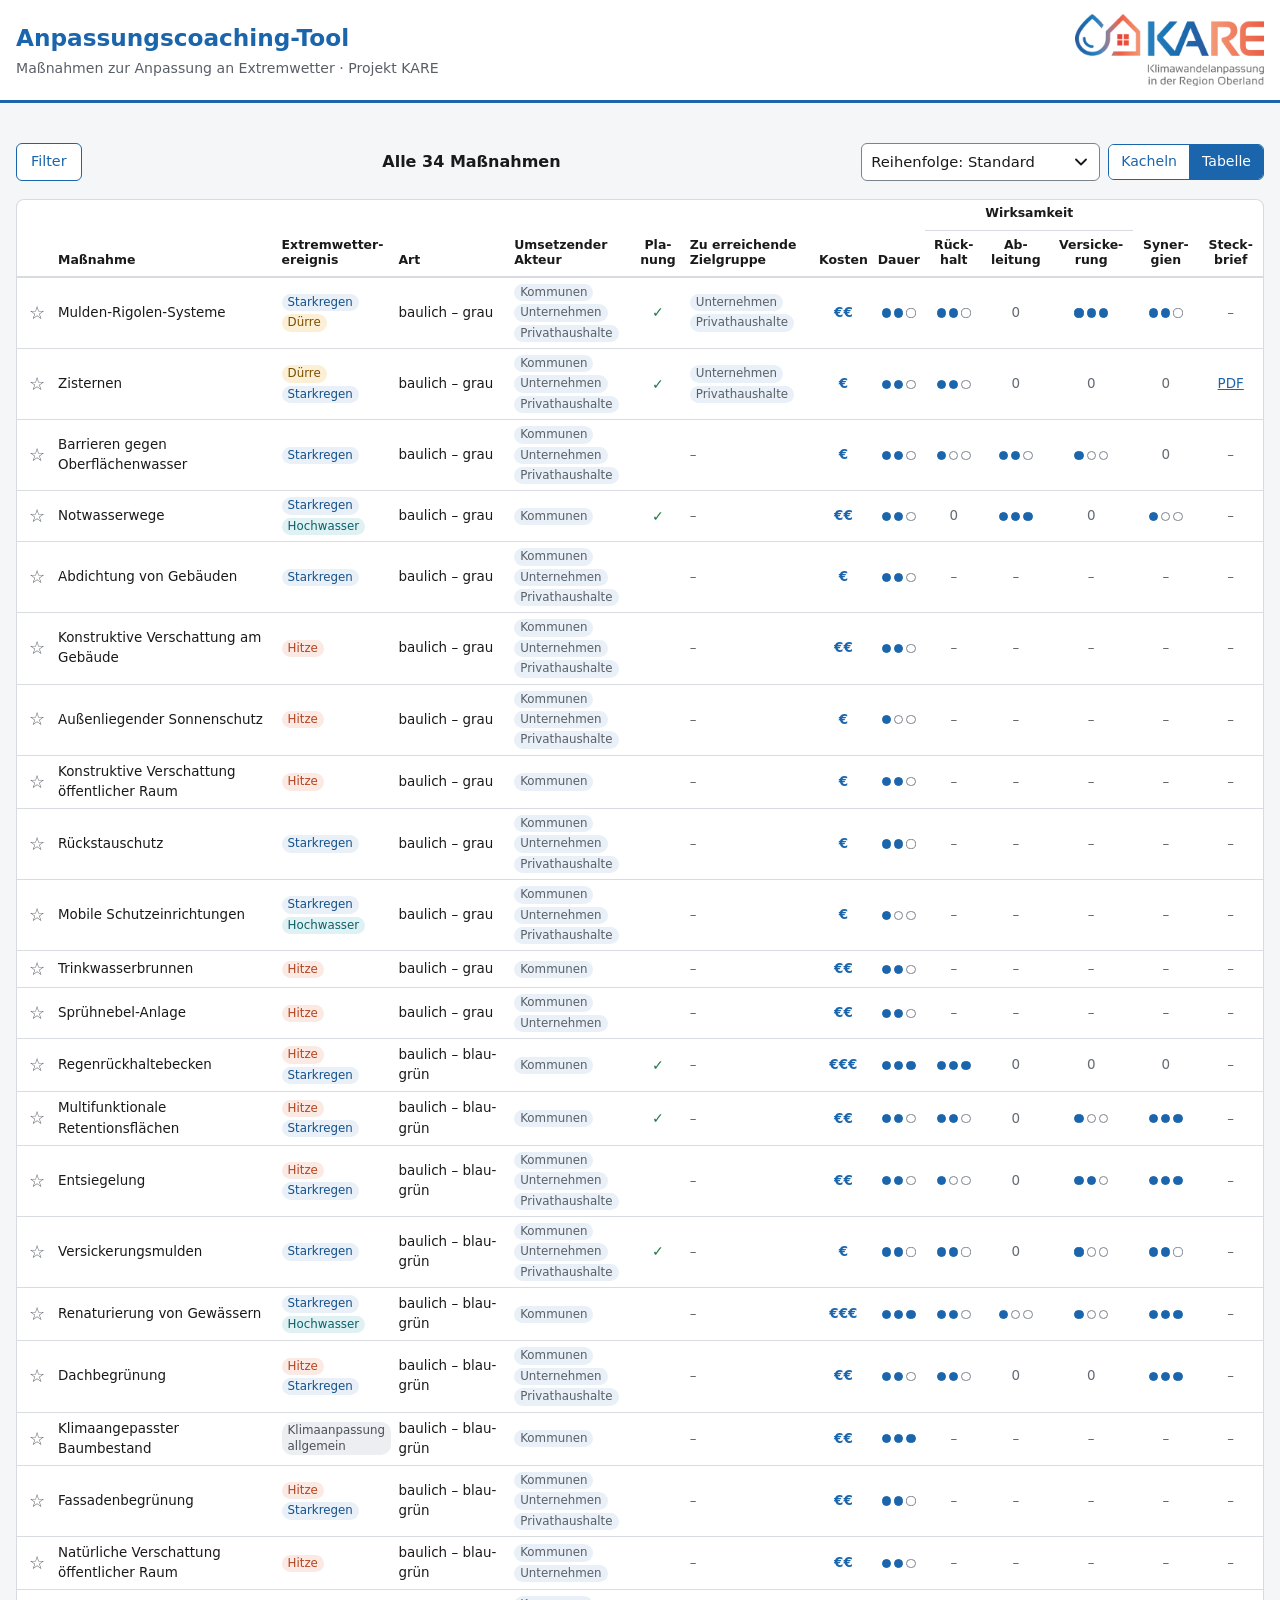
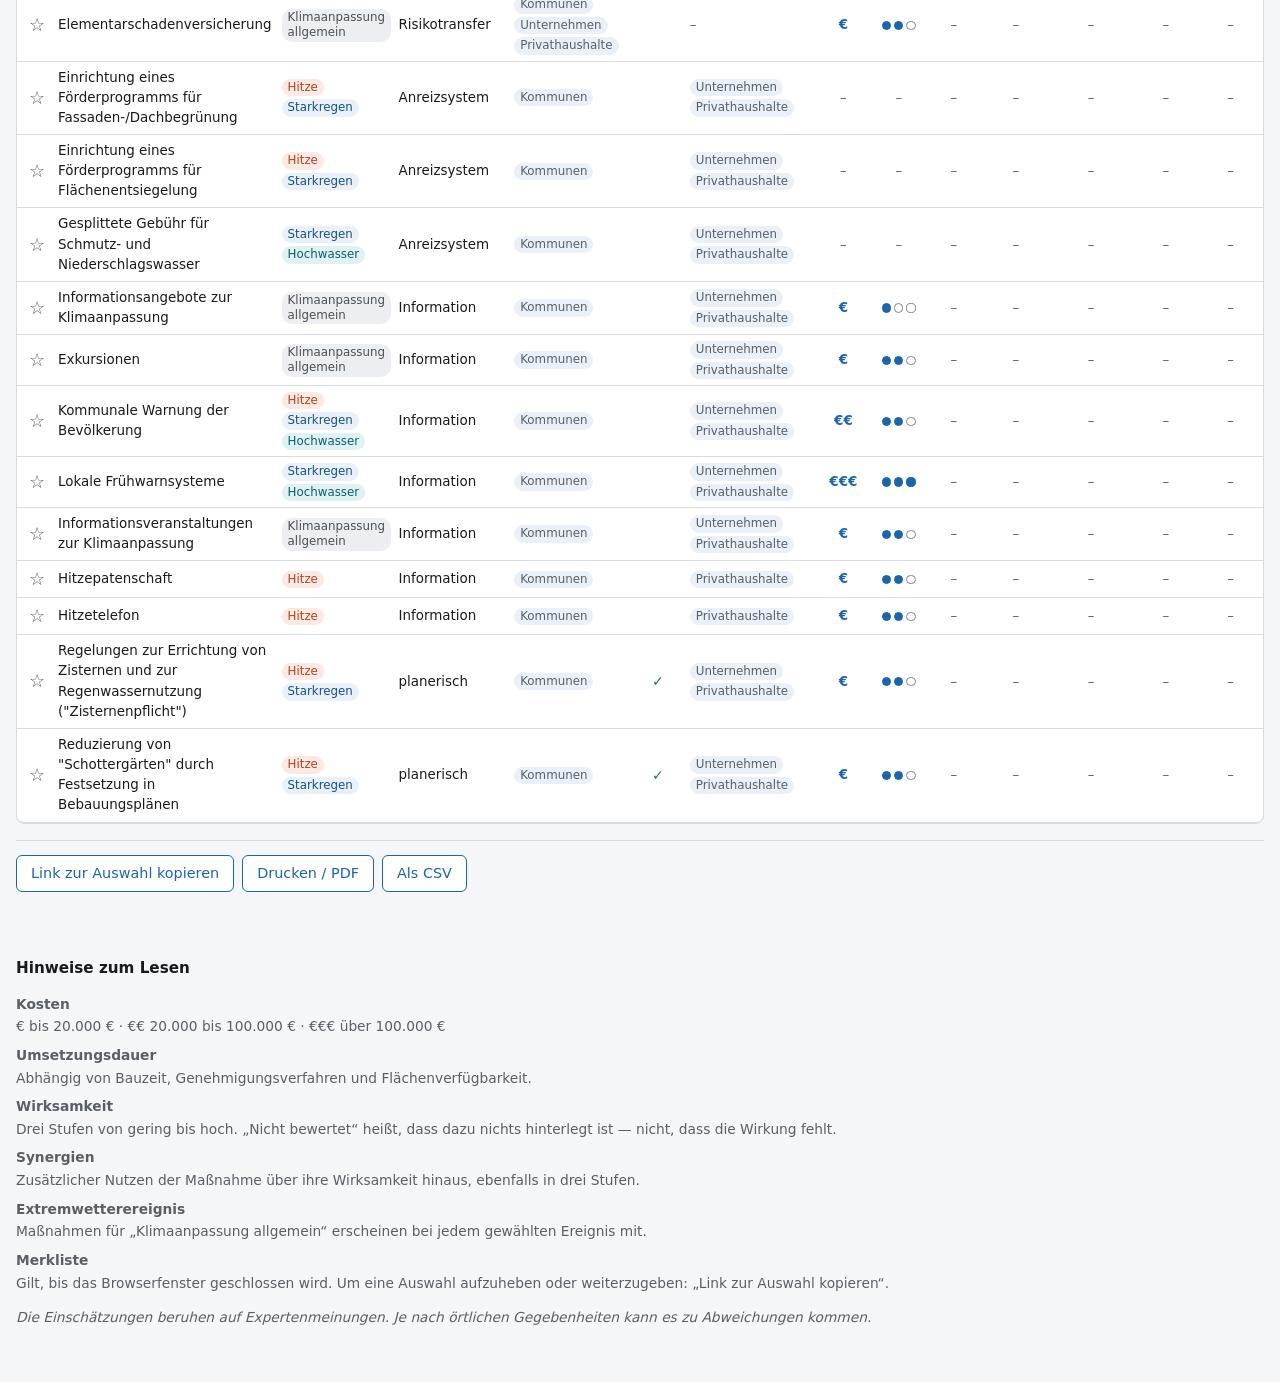
==== index.html @ 9062c1c9 "Steckbriefe auf der Pflegeseite Massnahmen zuordnen Stand aus massnahmendatenbank b7bfef2" ====
<!doctype html>
<html lang="de">
<head>
<meta charset="utf-8">
<meta name="viewport" content="width=device-width, initial-scale=1">
<title>Anpassungscoaching-Tool</title>
<meta name="description" content="Maßnahmen zur Anpassung an Hitze, Starkregen, Dürre und Hochwasser für Kommunen, Unternehmen und Privathaushalte in der Region Oberland. Aus dem Projekt KARE.">
<!-- Sofort, vor dem ersten Zeichnen: Mit JavaScript bleibt die vorab
     geschriebene Massnahmenliste (fuer Crawler ohne JavaScript) unsichtbar. -->
<script>document.documentElement.classList.add('mit-js');</script>
<link rel="stylesheet" href="seite/stil.css?v=b7bfef2">
<!-- Bildzeichen aus dem KARE-Logo (Tropfen und Haus, ohne Schrift), damit es
     auch im Browser-Tab erkennbar bleibt. -->
<link rel="icon" type="image/png" sizes="32x32" href="seite/bilder/favicon-32.png">
<link rel="icon" type="image/png" sizes="192x192" href="seite/bilder/favicon-192.png">
<link rel="apple-touch-icon" href="seite/bilder/apple-touch-icon.png">
<script type="application/ld+json">{
 "@context": "https://schema.org",
 "@type": "Dataset",
 "name": "Anpassungscoaching-Tool: Maßnahmen zur Anpassung an Extremwetter",
 "description": "Maßnahmen zur Anpassung an Hitze, Starkregen, Dürre und Hochwasser für Kommunen, Unternehmen und Privathaushalte in der Region Oberland, mit Einschätzungen zu Kosten, Umsetzungsdauer, Wirksamkeit (Rückhalt, Ableitung, Versickerung, Kühlung) und Synergien.",
 "url": "https://klimaanpassung-oberland.github.io/massnahmentool/",
 "inLanguage": "de",
 "dateModified": "2026-11-19",
 "keywords": [
  "Klimaanpassung",
  "Klimawandelanpassung",
  "Hitze",
  "Starkregen",
  "Dürre",
  "Hochwasser",
  "Maßnahmen",
  "Kommunen",
  "Oberland",
  "KARE"
 ],
 "spatialCoverage": {
  "@type": "Place",
  "name": "Region Oberland: Landkreise Bad Tölz-Wolfratshausen, Garmisch-Partenkirchen, Miesbach und Weilheim-Schongau"
 },
 "creator": {
  "@type": "Organization",
  "name": "Projekt KARE – Klimawandelanpassung in der Region Oberland",
  "url": "https://klimaanpassung-oberland.de/"
 },
 "distribution": {
  "@type": "DataDownload",
  "encodingFormat": "text/csv",
  "contentUrl": "https://klimaanpassung-oberland.github.io/massnahmentool/daten/massnahmen.csv"
 },
 "variableMeasured": [
  "Extremwetterereignis",
  "Art der Maßnahme",
  "Umsetzender Akteur",
  "Planung",
  "Zu erreichende Zielgruppe",
  "Kosten",
  "Umsetzungsdauer",
  "Wirksamkeit",
  "Synergien"
 ]
}</script>
</head>
<body>

<!-- Fuer Tastatur und Screenreader: ueber Kopf und Filter hinweg direkt zu
     den Ergebnissen. Erscheint erst, wenn er den Fokus bekommt. -->
<a class="sprunglink" href="#ergebnis">Zu den Maßnahmen springen</a>

<header class="kopf">
  <div class="kopf-inhalt">
    <div>
      <h1>Anpassungscoaching-Tool</h1>
      <p class="unterzeile">Maßnahmen zur Anpassung an Extremwetter · Projekt KARE</p>
    </div>
    <img class="logo" src="seite/bilder/kare-logo.png" width="1000" height="381"
         alt="KARE – Klimawandelanpassung in der Region Oberland">
  </div>
</header>

<!-- Nur im Ausdruck: wofuer diese Liste steht und wo man sie wiederfindet. -->
<div class="druckkopf" aria-hidden="true">
  <p class="druck-auswahl" id="druck-auswahl"></p>
  <p class="druck-stand" id="druck-stand"></p>
  <!-- Auf Papier gibt es keine Tooltips: ohne Legende waeren die Punkte
       nicht zu entschluesseln. -->
  <p class="druck-legende">
    <span><span class="punkte"><span class="punkt punkt-voll"></span><span class="punkt punkt-voll"></span><span class="punkt punkt-voll"></span></span> hoch bzw. lang</span>
    <span><span class="punkte"><span class="punkt punkt-voll"></span><span class="punkt punkt-voll"></span><span class="punkt punkt-leer"></span></span> mittel</span>
    <span><span class="punkte"><span class="punkt punkt-voll"></span><span class="punkt punkt-leer"></span><span class="punkt punkt-leer"></span></span> gering bzw. kurz</span>
    <span>0 keine Wirkung</span>
    <span>– nicht bewertet</span>
    <span>€ bis 20.000 € · €€ bis 100.000 € · €€€ darüber</span>
  </p>
</div>

<main class="raster">

  <div class="filter-huelle" id="filter-huelle">
    <div class="filter-abdeckung" id="filter-abdeckung" hidden></div>
    <!-- section statt aside: Auf dem Handy wird daraus ein Dialog, und den
         erlaubt der Standard an einem aside nicht. -->
    <section class="filter" id="filter" aria-labelledby="filter-titel">
      <div class="filter-kopf">
        <h2 id="filter-titel">Filter</h2>
        <button type="button" id="zuruecksetzen" class="knopf-schlicht">Alle zurücksetzen</button>
        <button type="button" id="filter-schliessen" class="knopf-zu" aria-label="Filter schließen">×</button>
      </div>

      <div class="suche">
        <label for="suchfeld">Suche</label>
        <input type="search" id="suchfeld" placeholder="Maßnahme suchen …" autocomplete="off">
      </div>

      <!-- Die Haken fuer Extremwetterereignis und Art baut app.js aus den Daten:
           neue Werte in der Tabelle erscheinen ohne Programmaenderung. -->
      <fieldset data-feld="ereignis">
        <legend>Extremwetterereignis</legend>
      </fieldset>

      <fieldset data-feld="akteur">
        <legend>Umsetzender Akteur</legend>
        <label><input type="checkbox" value="K"> Kommunen</label>
        <label><input type="checkbox" value="U"> Unternehmen</label>
        <label><input type="checkbox" value="P"> Privathaushalte</label>
      </fieldset>

      <fieldset data-feld="zielgruppe">
        <legend>Zu erreichende Zielgruppe</legend>
        <label><input type="checkbox" value="K"> Kommunen</label>
        <label><input type="checkbox" value="U"> Unternehmen</label>
        <label><input type="checkbox" value="P"> Privathaushalte</label>
      </fieldset>

      <fieldset data-feld="art">
        <legend>Art der Maßnahme</legend>
      </fieldset>

      <fieldset data-feld="kosten">
        <legend>Investitionshöhe</legend>
        <label><input type="checkbox" value="1"> € – bis 20.000 €</label>
        <label><input type="checkbox" value="2"> €€ – 20.000 bis 100.000 €</label>
        <label><input type="checkbox" value="3"> €€€ – über 100.000 €</label>
      </fieldset>

      <div class="filter-fuss">
        <button type="button" id="filter-anwenden" class="knopf knopf-breit">Maßnahmen anzeigen</button>
      </div>
    </section>
  </div>

  <section class="ergebnis" id="ergebnis" aria-labelledby="ergebnis-titel" tabindex="-1">
    <h2 id="ergebnis-titel" class="unsichtbar">Maßnahmen</h2>
    <div class="ergebnis-kopf">
      <button type="button" id="filter-oeffnen" class="knopf-zweit filter-knopf"
              aria-controls="filter" aria-expanded="false">
        Filter <span id="filter-anzahl" class="anzahl" hidden></span>
      </button>
      <p id="zaehler" role="status">Maßnahmen werden geladen …</p>
      <div class="ansicht-wahl">
        <label for="sortierung" class="unsichtbar">Sortieren</label>
        <select id="sortierung">
          <option value="">Reihenfolge: Standard</option>
          <option value="name">Name A–Z</option>
          <option value="kosten">Günstig zuerst</option>
          <option value="dauer">Schnell umsetzbar zuerst</option>
          <option value="rueckhalt">Größter Rückhalt zuerst</option>
          <option value="ableitung">Beste Ableitung zuerst</option>
          <option value="versickerung">Beste Versickerung zuerst</option>
          <option value="kuehlung">Größte Kühlung zuerst</option>
          <option value="synergien">Größte Synergien zuerst</option>
        </select>
        <div class="umschalter" role="group" aria-label="Ansicht">
          <button type="button" data-ansicht="karten" aria-pressed="false">Kacheln</button>
          <button type="button" data-ansicht="tabelle" aria-pressed="true">Tabelle</button>
        </div>
      </div>
    </div>

    <!-- Erscheint, sobald etwas gemerkt ist; unten am Bildschirm angeheftet. -->
    <div id="merkleiste" class="merkleiste" role="region" aria-label="Merkliste" hidden>
      <div class="merkleiste-inhalt">
        <span id="merk-text" class="merk-text"></span>
        <button type="button" id="merk-nur" class="knopf-zweit" aria-pressed="false">Nur Merkliste</button>
        <button type="button" id="merk-vergleich" class="knopf">Vergleichen</button>
      </div>
    </div>

    <div id="chips" class="chips" aria-label="Aktive Filter"></div>

    <p id="ausgeblendet" class="hinweis-luecke" hidden></p>

    <ul id="karten" class="karten" aria-label="Maßnahmen als Kacheln"></ul>

    <div class="tabelle-rahmen" id="tabelle-rahmen" hidden>
      <!-- Haftet mit dem Tabellenkopf und zeichnet dessen obere Linie mit
           runden Ecken; der Rahmen selbst scrollt dabei weg. -->
      <div class="tabellen-deckel" aria-hidden="true"></div>
      <table id="tabelle">
        <caption class="unsichtbar">Maßnahmen mit Extremwetterereignis, Art, umsetzendem Akteur,
          Planung, Zielgruppe, Kosten, Dauer, Wirksamkeit und Synergien. Spaltenköpfe sind
          Knöpfe zum Sortieren.</caption>
        <!-- Spaltenbreiten (colgroup) und Kopf baut app.js aus den Daten; ganz
             leere Wirksamkeits-Spalten fallen dabei weg. -->
        <tbody id="koerper"></tbody>
      </table>
    </div>

    <div id="vergleich" class="vergleich" hidden></div>

    <!-- Nur im Ausdruck: Auf Papier ist „PDF“ nicht anklickbar, deshalb die
         Steckbriefe mit vollstaendiger Adresse am Ende. -->
    <section class="druck-anhang" id="druck-anhang" aria-hidden="true"></section>

    <p id="leer" class="leer" hidden></p>

    <div class="weitergeben" aria-label="Auswahl weitergeben">
      <button type="button" id="teilen" class="knopf-zweit">Link zur Auswahl kopieren</button>
      <button type="button" id="drucken" class="knopf-zweit">Drucken / PDF</button>
      <button type="button" id="herunterladen" class="knopf-zweit">Als CSV</button>
      <p id="weitergeben-status" class="weitergeben-status" role="status"></p>
    </div>

    <!-- Beim Veroeffentlichen fuellt werkzeuge/vorab.py hier alle Massnahmen
         als HTML ein: fuer Suchmaschinen und KI-Dienste, die kein JavaScript
         ausfuehren. -->
    <section class="vorab" aria-labelledby="vorab-titel">
  <h2 id="vorab-titel">Alle 34 Maßnahmen im Überblick</h2>
  <p>Maßnahmen zur Anpassung an Hitze, Starkregen, Dürre und Hochwasser für Kommunen,
     Unternehmen und Privathaushalte in der Region Oberland, mit Einschätzungen zu
     Kosten, Umsetzungsdauer, Wirksamkeit und Synergien. Aus dem Projekt KARE – Klimawandelanpassung in der Region Oberland.
     Stand 19.11.2026. Die Daten gibt es auch als
     <a href="https://klimaanpassung-oberland.github.io/massnahmentool/daten/massnahmen.csv">CSV-Datei</a>.</p>
  <noscript><p>Zum Filtern, Sortieren und Vergleichen bitte JavaScript einschalten.</p></noscript>
  <table>
    <thead><tr><th scope="col">Maßnahme</th><th scope="col">Extremwetterereignis</th>
      <th scope="col">Art</th><th scope="col">Umsetzender Akteur</th><th scope="col">Planung</th>
      <th scope="col">Zu erreichende Zielgruppe</th><th scope="col">Kosten</th>
      <th scope="col">Umsetzungsdauer</th><th scope="col">Wirksamkeit</th>
      <th scope="col">Synergien</th><th scope="col">Steckbrief</th></tr></thead>
    <tbody>
      <tr><th scope="row">Mulden-Rigolen-Systeme</th><td>Starkregen &amp; Dürre</td><td>baulich – grau</td><td>Kommunen, Unternehmen, Privathaushalte</td><td>ja</td><td>Unternehmen, Privathaushalte</td><td>20.000 bis 100.000 €</td><td>mittel</td><td>Rückhalt mittel, Versickerung hoch</td><td>mittel</td><td>–</td></tr>
      <tr><th scope="row">Zisternen</th><td>Dürre &amp; Starkregen</td><td>baulich – grau</td><td>Kommunen, Unternehmen, Privathaushalte</td><td>ja</td><td>Unternehmen, Privathaushalte</td><td>bis 20.000 €</td><td>mittel</td><td>Rückhalt mittel</td><td>keine</td><td><a href="https://klimaanpassung-oberland.github.io/massnahmentool/steckbriefe/Steckbrief_Zisternen.pdf">Steckbrief (PDF)</a></td></tr>
      <tr><th scope="row">Barrieren gegen Oberflächenwasser</th><td>Starkregen</td><td>baulich – grau</td><td>Kommunen, Unternehmen, Privathaushalte</td><td>nein</td><td>nicht angegeben</td><td>bis 20.000 €</td><td>mittel</td><td>Rückhalt gering, Ableitung mittel, Versickerung gering</td><td>keine</td><td>–</td></tr>
      <tr><th scope="row">Notwasserwege</th><td>Starkregen &amp; Hochwasser</td><td>baulich – grau</td><td>Kommunen</td><td>ja</td><td>nicht angegeben</td><td>20.000 bis 100.000 €</td><td>mittel</td><td>Ableitung hoch</td><td>gering</td><td>–</td></tr>
      <tr><th scope="row">Abdichtung von Gebäuden</th><td>Starkregen</td><td>baulich – grau</td><td>Kommunen, Unternehmen, Privathaushalte</td><td>nein</td><td>nicht angegeben</td><td>bis 20.000 €</td><td>mittel</td><td>nicht bewertet</td><td>nicht bewertet</td><td>–</td></tr>
      <tr><th scope="row">Konstruktive Verschattung am Gebäude</th><td>Hitze</td><td>baulich – grau</td><td>Kommunen, Unternehmen, Privathaushalte</td><td>nein</td><td>nicht angegeben</td><td>20.000 bis 100.000 €</td><td>mittel</td><td>nicht bewertet</td><td>nicht bewertet</td><td>–</td></tr>
      <tr><th scope="row">Außenliegender Sonnenschutz</th><td>Hitze</td><td>baulich – grau</td><td>Kommunen, Unternehmen, Privathaushalte</td><td>nein</td><td>nicht angegeben</td><td>bis 20.000 €</td><td>kurz</td><td>nicht bewertet</td><td>nicht bewertet</td><td>–</td></tr>
      <tr><th scope="row">Konstruktive Verschattung öffentlicher Raum</th><td>Hitze</td><td>baulich – grau</td><td>Kommunen</td><td>nein</td><td>nicht angegeben</td><td>bis 20.000 €</td><td>mittel</td><td>nicht bewertet</td><td>nicht bewertet</td><td>–</td></tr>
      <tr><th scope="row">Rückstauschutz</th><td>Starkregen</td><td>baulich – grau</td><td>Kommunen, Unternehmen, Privathaushalte</td><td>nein</td><td>nicht angegeben</td><td>bis 20.000 €</td><td>mittel</td><td>nicht bewertet</td><td>nicht bewertet</td><td>–</td></tr>
      <tr><th scope="row">Mobile Schutzeinrichtungen</th><td>Starkregen &amp; Hochwasser</td><td>baulich – grau</td><td>Kommunen, Unternehmen, Privathaushalte</td><td>nein</td><td>nicht angegeben</td><td>bis 20.000 €</td><td>kurz</td><td>nicht bewertet</td><td>nicht bewertet</td><td>–</td></tr>
      <tr><th scope="row">Trinkwasserbrunnen</th><td>Hitze</td><td>baulich – grau</td><td>Kommunen</td><td>nein</td><td>nicht angegeben</td><td>20.000 bis 100.000 €</td><td>mittel</td><td>nicht bewertet</td><td>nicht bewertet</td><td>–</td></tr>
      <tr><th scope="row">Sprühnebel-Anlage</th><td>Hitze</td><td>baulich – grau</td><td>Kommunen, Unternehmen</td><td>nein</td><td>nicht angegeben</td><td>20.000 bis 100.000 €</td><td>mittel</td><td>nicht bewertet</td><td>nicht bewertet</td><td>–</td></tr>
      <tr><th scope="row">Regenrückhaltebecken</th><td>Hitze &amp; Starkregen</td><td>baulich – blau-grün</td><td>Kommunen</td><td>ja</td><td>nicht angegeben</td><td>über 100.000 €</td><td>lang</td><td>Rückhalt hoch</td><td>keine</td><td>–</td></tr>
      <tr><th scope="row">Multifunktionale Retentionsflächen</th><td>Hitze &amp; Starkregen</td><td>baulich – blau-grün</td><td>Kommunen</td><td>ja</td><td>nicht angegeben</td><td>20.000 bis 100.000 €</td><td>mittel</td><td>Rückhalt mittel, Versickerung gering</td><td>hoch</td><td>–</td></tr>
      <tr><th scope="row">Entsiegelung</th><td>Hitze &amp; Starkregen</td><td>baulich – blau-grün</td><td>Kommunen, Unternehmen, Privathaushalte</td><td>nein</td><td>nicht angegeben</td><td>20.000 bis 100.000 €</td><td>mittel</td><td>Rückhalt gering, Versickerung mittel</td><td>hoch</td><td>–</td></tr>
      <tr><th scope="row">Versickerungsmulden</th><td>Starkregen</td><td>baulich – blau-grün</td><td>Kommunen, Unternehmen, Privathaushalte</td><td>ja</td><td>nicht angegeben</td><td>bis 20.000 €</td><td>mittel</td><td>Rückhalt mittel, Versickerung gering</td><td>mittel</td><td>–</td></tr>
      <tr><th scope="row">Renaturierung von Gewässern</th><td>Starkregen &amp; Hochwasser</td><td>baulich – blau-grün</td><td>Kommunen</td><td>nein</td><td>nicht angegeben</td><td>über 100.000 €</td><td>lang</td><td>Rückhalt mittel, Ableitung gering, Versickerung gering</td><td>hoch</td><td>–</td></tr>
      <tr><th scope="row">Dachbegrünung</th><td>Hitze &amp; Starkregen</td><td>baulich – blau-grün</td><td>Kommunen, Unternehmen, Privathaushalte</td><td>nein</td><td>nicht angegeben</td><td>20.000 bis 100.000 €</td><td>mittel</td><td>Rückhalt mittel</td><td>hoch</td><td>–</td></tr>
      <tr><th scope="row">Klimaangepasster Baumbestand</th><td>Klimaanpassung allgemein</td><td>baulich – blau-grün</td><td>Kommunen</td><td>nein</td><td>nicht angegeben</td><td>20.000 bis 100.000 €</td><td>lang</td><td>nicht bewertet</td><td>nicht bewertet</td><td>–</td></tr>
      <tr><th scope="row">Fassadenbegrünung</th><td>Hitze &amp; Starkregen</td><td>baulich – blau-grün</td><td>Kommunen, Unternehmen, Privathaushalte</td><td>nein</td><td>nicht angegeben</td><td>20.000 bis 100.000 €</td><td>mittel</td><td>nicht bewertet</td><td>nicht bewertet</td><td>–</td></tr>
      <tr><th scope="row">Natürliche Verschattung öffentlicher Raum</th><td>Hitze</td><td>baulich – blau-grün</td><td>Kommunen, Unternehmen</td><td>nein</td><td>nicht angegeben</td><td>20.000 bis 100.000 €</td><td>mittel</td><td>nicht bewertet</td><td>nicht bewertet</td><td>–</td></tr>
      <tr><th scope="row">Elementarschadenversicherung</th><td>Klimaanpassung allgemein</td><td>Risikotransfer</td><td>Kommunen, Unternehmen, Privathaushalte</td><td>nein</td><td>nicht angegeben</td><td>bis 20.000 €</td><td>mittel</td><td>nicht bewertet</td><td>nicht bewertet</td><td>–</td></tr>
      <tr><th scope="row">Einrichtung eines Förderprogramms für Fassaden-/Dachbegrünung</th><td>Hitze &amp; Starkregen</td><td>Anreizsystem</td><td>Kommunen</td><td>nein</td><td>Unternehmen, Privathaushalte</td><td>nicht angegeben</td><td>nicht angegeben</td><td>nicht bewertet</td><td>nicht bewertet</td><td>–</td></tr>
      <tr><th scope="row">Einrichtung eines Förderprogramms für Flächenentsiegelung</th><td>Hitze &amp; Starkregen</td><td>Anreizsystem</td><td>Kommunen</td><td>nein</td><td>Unternehmen, Privathaushalte</td><td>nicht angegeben</td><td>nicht angegeben</td><td>nicht bewertet</td><td>nicht bewertet</td><td>–</td></tr>
      <tr><th scope="row">Gesplittete Gebühr für Schmutz- und Niederschlagswasser</th><td>Starkregen &amp; Hochwasser</td><td>Anreizsystem</td><td>Kommunen</td><td>nein</td><td>Unternehmen, Privathaushalte</td><td>nicht angegeben</td><td>nicht angegeben</td><td>nicht bewertet</td><td>nicht bewertet</td><td>–</td></tr>
      <tr><th scope="row">Informationsangebote zur Klimaanpassung</th><td>Klimaanpassung allgemein</td><td>Information</td><td>Kommunen</td><td>nein</td><td>Unternehmen, Privathaushalte</td><td>bis 20.000 €</td><td>kurz</td><td>nicht bewertet</td><td>nicht bewertet</td><td>–</td></tr>
      <tr><th scope="row">Exkursionen</th><td>Klimaanpassung allgemein</td><td>Information</td><td>Kommunen</td><td>nein</td><td>Unternehmen, Privathaushalte</td><td>bis 20.000 €</td><td>mittel</td><td>nicht bewertet</td><td>nicht bewertet</td><td>–</td></tr>
      <tr><th scope="row">Kommunale Warnung der Bevölkerung</th><td>Hitze &amp; Starkregen &amp; Hochwasser</td><td>Information</td><td>Kommunen</td><td>nein</td><td>Unternehmen, Privathaushalte</td><td>20.000 bis 100.000 €</td><td>mittel</td><td>nicht bewertet</td><td>nicht bewertet</td><td>–</td></tr>
      <tr><th scope="row">Lokale Frühwarnsysteme</th><td>Starkregen &amp; Hochwasser</td><td>Information</td><td>Kommunen</td><td>nein</td><td>Unternehmen, Privathaushalte</td><td>über 100.000 €</td><td>lang</td><td>nicht bewertet</td><td>nicht bewertet</td><td>–</td></tr>
      <tr><th scope="row">Informationsveranstaltungen zur Klimaanpassung</th><td>Klimaanpassung allgemein</td><td>Information</td><td>Kommunen</td><td>nein</td><td>Unternehmen, Privathaushalte</td><td>bis 20.000 €</td><td>mittel</td><td>nicht bewertet</td><td>nicht bewertet</td><td>–</td></tr>
      <tr><th scope="row">Hitzepatenschaft</th><td>Hitze</td><td>Information</td><td>Kommunen</td><td>nein</td><td>Privathaushalte</td><td>bis 20.000 €</td><td>mittel</td><td>nicht bewertet</td><td>nicht bewertet</td><td>–</td></tr>
      <tr><th scope="row">Hitzetelefon</th><td>Hitze</td><td>Information</td><td>Kommunen</td><td>nein</td><td>Privathaushalte</td><td>bis 20.000 €</td><td>mittel</td><td>nicht bewertet</td><td>nicht bewertet</td><td>–</td></tr>
      <tr><th scope="row">Regelungen zur Errichtung von Zisternen und zur Regenwassernutzung (&quot;Zisternenpflicht&quot;)</th><td>Hitze &amp; Starkregen</td><td>planerisch</td><td>Kommunen</td><td>ja</td><td>Unternehmen, Privathaushalte</td><td>bis 20.000 €</td><td>mittel</td><td>nicht bewertet</td><td>nicht bewertet</td><td>–</td></tr>
      <tr><th scope="row">Reduzierung von &quot;Schottergärten&quot; durch Festsetzung in Bebauungsplänen</th><td>Hitze &amp; Starkregen</td><td>planerisch</td><td>Kommunen</td><td>ja</td><td>Unternehmen, Privathaushalte</td><td>bis 20.000 €</td><td>mittel</td><td>nicht bewertet</td><td>nicht bewertet</td><td>–</td></tr>
    </tbody>
  </table>
</section>
  </section>
</main>

<footer class="fuss">
  <h2>Hinweise zum Lesen</h2>
  <dl>
    <dt>Kosten</dt>
    <dd>€ bis 20.000 € · €€ 20.000 bis 100.000 € · €€€ über 100.000 €</dd>
    <dt>Umsetzungsdauer</dt>
    <dd>Abhängig von Bauzeit, Genehmigungsverfahren und Flächenverfügbarkeit.</dd>
    <dt>Wirksamkeit</dt>
    <dd>Drei Stufen von gering bis hoch. „Nicht bewertet“ heißt, dass dazu
        nichts hinterlegt ist — nicht, dass die Wirkung fehlt.</dd>
    <dt>Synergien</dt>
    <dd>Zusätzlicher Nutzen der Maßnahme über ihre Wirksamkeit hinaus,
        ebenfalls in drei Stufen.</dd>
    <dt>Extremwetterereignis</dt>
    <dd>Maßnahmen für „Klimaanpassung allgemein“ erscheinen bei jedem
        gewählten Ereignis mit.</dd>
    <dt class="nur-bildschirm">Merkliste</dt>
    <dd class="nur-bildschirm">Gilt, bis das Browserfenster geschlossen wird. Um eine Auswahl
        aufzuheben oder weiterzugeben: „Link zur Auswahl kopieren“.</dd>
  </dl>
  <p class="warnung">Die Einschätzungen beruhen auf Expertenmeinungen. Je nach
     örtlichen Gegebenheiten kann es zu Abweichungen kommen.</p>
</footer>

<script src="seite/csv.js?v=b7bfef2"></script>
<script src="seite/app.js?v=b7bfef2"></script>
</body>
</html>
---- seite/stil.css ----
/* Farben aus dem KARE-Logo entnommen, nicht geschaetzt: Der Tropfen und die
   Buchstaben KA laufen in Blau um #1A65AC, Haus und RE in Korallrot um
   #E4624A. */
:root {
  --blau: #1a65ac;
  --blau-tief: #14518a;
  --blau-hell: #e9f0f8;
  --orange: #e4624a;
  --text: #1a1a1a;
  --text-leise: #5a5f66;
  --linie: #d8dce1;
  --flaeche: #ffffff;
  --grund: #f4f6f8;
  --punkt-leer: #cfd4da;
  /* Kontraste nach WCAG 2.2 AA nachgerechnet:
     Strich „keine Angabe“ 5,5:1 auf Weiss (Text, mind. 4,5),
     Rand leerer Punkte und Eingabefelder 3,8:1 (Bedienelement, mind. 3),
     oranger Text 4,9:1 -- das Logo-Orange erreicht als Text nur 3,4. */
  --text-fehlt: #636a72;
  --punkt-rand: #7b838d;
  --feld-rand: #7b838d;
  --orange-text: #c04a30;
  /* Schrift auf blauem Grund (Knoepfe, Zaehler): weiss, im dunklen Modus dunkel. */
  --auf-blau: #ffffff;
  --pfeil: url("data:image/svg+xml,%3Csvg xmlns='http://www.w3.org/2000/svg' viewBox='0 0 12 8'%3E%3Cpath d='M1 1.5l5 5 5-5' fill='none' stroke='%231a1a1a' stroke-width='1.8' stroke-linecap='round' stroke-linejoin='round'/%3E%3C/svg%3E");
  --hitze: #b4441f;
  --hitze-hell: #fbe9e4;
  /* Weitere Extremwetterereignisse (Kontrast Text/Grund jeweils ueber 6:1) */
  --duerre: #7a4f00;
  --duerre-hell: #fbf0d6;
  --hochwasser: #0b5f69;
  --hochwasser-hell: #dff1f3;
  --allgemein: #4a5058;
  --allgemein-hell: #eceef1;
  --gut: #1d7a46;
}

@media (prefers-color-scheme: dark) {
  :root:not([data-thema="hell"]) {
    --blau: #6fa8de;
    --blau-tief: #8dbce8;
    --blau-hell: #1b2738;
    --orange: #f08a72;
    --text: #e8eaed;
    --text-leise: #a0a6ad;
    --linie: #333a44;
    --flaeche: #181c22;
    --grund: #11141a;
    --punkt-leer: #3d444e;
    --text-fehlt: #8b929c;
    --punkt-rand: #6b7480;
    --feld-rand: #6b7480;
    --orange-text: #f08a72;
    --auf-blau: #0d1520;
    --pfeil: url("data:image/svg+xml,%3Csvg xmlns='http://www.w3.org/2000/svg' viewBox='0 0 12 8'%3E%3Cpath d='M1 1.5l5 5 5-5' fill='none' stroke='%23e8eaed' stroke-width='1.8' stroke-linecap='round' stroke-linejoin='round'/%3E%3C/svg%3E");
    --hitze: #f39a7e;
    --hitze-hell: #3a2220;
    --duerre: #e9bf6e;
    --duerre-hell: #3a2f18;
    --hochwasser: #7fd3db;
    --hochwasser-hell: #14353a;
    --allgemein: #c3c9d0;
    --allgemein-hell: #2b3038;
    --gut: #6cc596;
  }
}

* { box-sizing: border-box; }

body {
  margin: 0;
  background: var(--grund);
  color: var(--text);
  font: 16px/1.5 "Segoe UI", system-ui, -apple-system, sans-serif;
}

/* ---------- Kopf ---------- */

/* Heller Kopf: Das Logo traegt einen grauen Untertitel, der auf blauem Grund
   verschwinden wuerde. Die Farbe kommt stattdessen als Streifen darunter. */
.kopf {
  background: var(--flaeche);
  border-bottom: 3px solid var(--blau);
  padding: 14px 16px;
}
.kopf-inhalt {
  max-width: 1400px;
  margin: 0 auto;
  display: flex;
  align-items: center;
  justify-content: space-between;
  gap: 20px;
}
.kopf h1 { margin: 0; font-size: 1.45rem; font-weight: 600; color: var(--blau); }
.unterzeile { margin: 3px 0 0; font-size: .88rem; color: var(--text-leise); }
/* 1000x381: unter etwa 190px Breite wird der zweizeilige Untertitel im Logo
   unleserlich, deshalb nicht kleiner als 72px Hoehe. */
.logo { height: 72px; width: auto; flex-shrink: 0; }

@media (prefers-color-scheme: dark) {
  /* Das Logo ist fuer hellen Grund gezeichnet; der graue Untertitel wird auf
     dunklem Grund unleserlich. Eine helle Platte darunter loest das, ohne
     eine zweite Logofassung zu brauchen. */
  :root:not([data-thema="hell"]) .logo {
    background: #fff;
    border-radius: 6px;
    padding: 5px 8px;
  }
}

/* ---------- Raster ---------- */

.raster {
  max-width: 1400px;
  margin: 0 auto;
  padding: 16px;
  display: grid;
  grid-template-columns: 260px minmax(0, 1fr);
  gap: 16px;
  align-items: start;
}

.unsichtbar { position: absolute; width: 1px; height: 1px; overflow: hidden; clip: rect(0 0 0 0); white-space: nowrap; }
.leise { color: var(--text-leise); }

/* ---------- Filter ---------- */

.filter-huelle { position: sticky; top: calc(var(--seitenkopf, 0px) + 16px); }

.filter {
  background: var(--flaeche);
  border: 1px solid var(--linie);
  border-radius: 8px;
  padding: 14px;
  max-height: calc(100vh - var(--seitenkopf, 0px) - 32px);
  overflow-y: auto;
}
.filter-kopf {
  display: flex;
  align-items: baseline;
  justify-content: space-between;
  gap: 8px;
  margin-bottom: 10px;
}
.filter h2 { margin: 0; font-size: 1rem; }

/* Nur im Filterfenster auf dem Handy */
.knopf-zu, .filter-fuss, .filter-knopf, .filter-abdeckung { display: none; }

.filter fieldset {
  border: 0;
  border-top: 1px solid var(--linie);
  margin: 12px 0 0;
  padding: 12px 0 0;
}
.filter legend {
  font-weight: 600;
  font-size: .85rem;
  color: var(--text-leise);
  padding: 0;
  margin-bottom: 6px;
  text-transform: uppercase;
  letter-spacing: .03em;
  float: left;
  width: 100%;
}
.filter legend + * { clear: both; }
.filter label {
  display: flex;
  align-items: center;
  gap: 8px;
  padding: 4px 0;
  font-size: .92rem;
  cursor: pointer;
}
.filter input[type="checkbox"] { accent-color: var(--blau); width: 17px; height: 17px; flex-shrink: 0; }

.suche label {
  display: block;
  font-weight: 600;
  font-size: .85rem;
  color: var(--text-leise);
  text-transform: uppercase;
  letter-spacing: .03em;
  margin-bottom: 6px;
}
.suche input, #sortierung {
  width: 100%;
  padding: 7px 9px;
  border: 1px solid var(--feld-rand);
  border-radius: 6px;
  background: var(--grund);
  color: var(--text);
  font: inherit;
  font-size: .92rem;
}

/* ---------- Knoepfe ---------- */

.knopf, .knopf-schlicht {
  font: inherit;
  cursor: pointer;
  border-radius: 6px;
}
.knopf {
  background: var(--blau);
  color: var(--auf-blau);
  border: 1px solid var(--blau);
  padding: 7px 14px;
  font-size: .9rem;
}
.knopf:hover { background: var(--blau-tief); }
.knopf-breit { width: 100%; padding: 11px 14px; font-size: 1rem; }
.knopf-schlicht {
  background: none;
  border: 0;
  color: var(--blau);
  font-size: .85rem;
  padding: 2px 4px;
  min-height: 24px;
  text-decoration: underline;
}
.knopf-zweit {
  font: inherit;
  font-size: .9rem;
  cursor: pointer;
  border-radius: 6px;
  padding: 7px 14px;
  background: var(--flaeche);
  color: var(--blau);
  border: 1px solid var(--blau);
}
.knopf-zweit:hover:not(:disabled) { background: var(--blau-hell); }
.knopf-zweit:disabled { opacity: .45; cursor: not-allowed; }
.knopf-zweit[aria-pressed="true"] { background: var(--blau); color: var(--auf-blau); }

.anzahl {
  display: inline-block;
  min-width: 20px;
  padding: 0 6px;
  border-radius: 10px;
  background: var(--blau);
  color: var(--auf-blau);
  font-size: .78rem;
  line-height: 20px;
  text-align: center;
  margin-left: 2px;
}
.anzahl[hidden] { display: none; }
[aria-pressed="true"] .anzahl { background: var(--auf-blau); color: var(--blau); }

:focus-visible { outline: 2px solid var(--orange); outline-offset: 2px; }

/* Wer mit der Tastatur durch die Seite geht, soll das fokussierte Element
   nicht unter den angehefteten Leisten verlieren (WCAG 2.2, 2.4.11): Beim
   Hinscrollen bleibt oben Platz fuer Kopf, Ergebnisleiste und Tabellenkopf,
   unten fuer die Merkleiste. */
html {
  scroll-padding-top: calc(var(--seitenkopf, 0px) + var(--kopfleiste, 0px) + 70px);
  scroll-padding-bottom: 76px;
}

/* Sprunglink: unsichtbar, bis er per Tab den Fokus bekommt. */
.sprunglink {
  position: absolute;
  left: 12px;
  top: -60px;
  z-index: 30;
  padding: 10px 16px;
  background: var(--blau);
  color: var(--auf-blau);
  font-weight: 600;
  border-radius: 0 0 6px 6px;
  text-decoration: none;
}
.sprunglink:focus { top: 0; }
.ergebnis:focus { outline: none; }

/* Sortierbare Spaltenkoepfe: Knopf, der wie die Ueberschrift aussieht. */
.sortierknopf {
  font: inherit;
  color: inherit;
  text-align: inherit;
  background: none;
  border: 0;
  padding: 0;
  cursor: pointer;
  min-height: 24px;
  width: 100%;
  hyphens: inherit;
  /* Text unten in der 24-px-Klickflaeche, wie bei den Ueberschriften ohne
     Knopf (Steckbrief) -- mittig sass er sonst ein paar Pixel hoeher. */
  display: flex;
  align-items: flex-end;
}
th.mitte .sortierknopf { justify-content: center; text-align: center; }
.sortierknopf:hover { color: var(--blau); text-decoration: underline; }

/* ---------- Ergebnis ---------- */

.ergebnis { min-width: 0; }
.ergebnis-kopf {
  display: flex;
  align-items: center;
  justify-content: space-between;
  gap: 10px 12px;
  flex-wrap: wrap;
  margin-bottom: 10px;
  /* Bleibt beim Scrollen oben stehen; die Tabellenkoepfe rutschen darunter
     (--kopfleiste setzt app.js auf die Hoehe dieser Leiste). */
  position: sticky;
  top: var(--seitenkopf, 0px);
  z-index: 5;
  background: var(--grund);
  padding: 8px 0;
}

/* Auch der Seitenkopf bleibt stehen; Ergebnisleiste, Tabellenkopf und
   Filterleiste haften darunter (--seitenkopf setzt app.js). Nur auf der
   oeffentlichen Seite, nicht auf der Pflegeseite. Auf dem Handy wird er
   dafuer einzeilig (siehe „Schmale Fenster“). */
body:not(.pflege) .kopf { position: sticky; top: 0; z-index: 10; }
#zaehler { margin: 0; font-weight: 600; }
.ansicht-wahl { display: flex; gap: 8px; align-items: center; flex-wrap: wrap; }
/* Eigener Pfeil statt des eingebauten: Den setzt jeder Browser anders, in
   Chrome und Edge fast ohne Abstand zum Rand. */
#sortierung {
  width: auto;
  appearance: none;
  -webkit-appearance: none;
  background-color: var(--flaeche);
  background-image: var(--pfeil);
  background-repeat: no-repeat;
  background-position: right 12px center;
  background-size: 12px 8px;
  padding-right: 36px;
  cursor: pointer;
}

.umschalter { display: inline-flex; border: 1px solid var(--blau); border-radius: 6px; overflow: hidden; }
.umschalter button {
  font: inherit;
  font-size: .88rem;
  padding: 6px 12px;
  border: 0;
  background: var(--flaeche);
  color: var(--blau);
  cursor: pointer;
}
.umschalter button + button { border-left: 1px solid var(--blau); }
.umschalter button[aria-pressed="true"] { background: var(--blau); color: var(--auf-blau); }

.chips { display: flex; flex-wrap: wrap; gap: 6px; align-items: center; margin: 0 0 10px; }
.chips[hidden] { display: none; }
.chip {
  font: inherit;
  font-size: .85rem;
  display: inline-flex;
  align-items: center;
  gap: 6px;
  padding: 4px 10px;
  min-height: 32px;
  border-radius: 16px;
  border: 1px solid var(--blau);
  background: var(--blau-hell);
  color: var(--blau-tief);
  cursor: pointer;
}
.chip:hover { background: var(--flaeche); }
.chip span { font-size: .8em; }

.hinweis-luecke {
  margin: 0 0 10px;
  padding: 9px 12px;
  border-left: 3px solid var(--orange);
  background: var(--blau-hell);
  border-radius: 0 6px 6px 0;
  font-size: .88rem;
  color: var(--text-leise);
}

/* ---------- Karten ---------- */

.karten {
  list-style: none;
  margin: 0;
  padding: 0;
  display: grid;
  grid-template-columns: repeat(auto-fill, minmax(300px, 1fr));
  gap: 12px;
}
.karten[hidden] { display: none; }
.karte article {
  height: 100%;
  display: flex;
  flex-direction: column;
  gap: 8px;
  background: var(--flaeche);
  border: 1px solid var(--linie);
  border-radius: 8px;
  padding: 14px 16px;
}
.karte-kopf { display: flex; justify-content: space-between; align-items: flex-start; gap: 8px; }
.karte h3 { margin: 0; font-size: 1.02rem; line-height: 1.35; font-weight: 600; hyphens: auto; }
.karte-marken { margin: 0; display: flex; flex-wrap: wrap; gap: 5px; align-items: center; font-size: .82rem; }
.karte-art { color: var(--text-leise); margin-left: 2px; }

.merken {
  flex-shrink: 0;
  width: 36px; height: 36px;
  margin: -6px -8px 0 0;
  border: 0;
  border-radius: 50%;
  background: none;
  color: var(--text-leise);
  font-size: 1.3rem;
  line-height: 1;
  cursor: pointer;
}
.merken:hover { background: var(--blau-hell); color: var(--blau); }
.merken[aria-pressed="true"] { color: var(--orange); }

.fakten { margin: 0; display: grid; gap: 4px; font-size: .9rem; }
.fakten > div { display: grid; grid-template-columns: 72px 1fr; gap: 8px; align-items: baseline; }
.fakten dt { color: var(--text-leise); font-size: .82rem; }
.fakten dd { margin: 0; }
.wirkungen { display: flex; flex-wrap: wrap; gap: 4px 10px; }
.wirkung { white-space: nowrap; }
.wirkung:not(:last-child)::after { content: ","; }
.wirkung-name { font-weight: 500; }

.alle-wirkungen { font-size: .86rem; margin-top: auto; padding-top: 4px; border-top: 1px solid var(--linie); }
.alle-wirkungen summary { cursor: pointer; color: var(--blau); padding: 6px 0 2px; }
.alle-wirkungen dl { margin: 6px 0 0; display: grid; gap: 4px; }
.alle-wirkungen dl > div { display: flex; justify-content: space-between; gap: 10px; }
.alle-wirkungen dt { font-weight: 500; }
.alle-wirkungen dd { margin: 0; white-space: nowrap; }

.steckbrief-knopf {
  align-self: flex-start;
  color: var(--blau);
  font-size: .9rem;
  font-weight: 500;
}

.marke {
  display: inline-block;
  padding: 1px 8px;
  border-radius: 10px;
  background: var(--blau-hell);
  color: var(--text-leise);
  font-size: .8rem;
  white-space: nowrap;
}
.marke-hitze { background: var(--hitze-hell); color: var(--hitze); font-weight: 500; }
.marke-regen { background: var(--blau-hell); color: var(--blau-tief); font-weight: 500; }
.marke-duerre { background: var(--duerre-hell); color: var(--duerre); font-weight: 500; }
.marke-hochwasser { background: var(--hochwasser-hell); color: var(--hochwasser); font-weight: 500; }
.marke-allgemein { background: var(--allgemein-hell); color: var(--allgemein); font-weight: 500; }
.marke-leer { background: none; border: 1px dashed var(--linie); }
.marke-planung { background: none; border: 1px solid var(--gut); color: var(--gut); font-weight: 500; }
.haken-planung { color: var(--gut); font-weight: 700; font-size: 1.05em; }

/* ---------- Tabelle ---------- */

.tabelle-rahmen {
  overflow-x: auto;
  background: var(--flaeche);
  border: 1px solid var(--linie);
  border-radius: 8px;
}
.tabelle-rahmen[hidden] { display: none; }
.tabellen-deckel { display: none; }

table { border-collapse: collapse; width: 100%; font-size: .88rem; }
/* Getrennte statt zusammengelegte Rahmen: Zusammengelegte zeichnet die
   Tabelle selbst, und beim angehefteten Kopf blieben sie an ihrem alten
   Platz -- im Kopf klaffte dann ein Spalt, durch den die Zeilen schienen. */
#tabelle { border-collapse: separate; border-spacing: 0; }

th, td {
  text-align: left;
  padding: 7px 9px;
  border-bottom: 1px solid var(--linie);
  vertical-align: top;
}
thead th {
  background: var(--flaeche);
  border-bottom: 2px solid var(--linie);
  font-size: .8rem;
  color: var(--text-leise);
  text-transform: uppercase;
  letter-spacing: .02em;
  white-space: nowrap;
  user-select: none;
}
thead th[data-sort] { cursor: pointer; }
thead th[data-sort]:hover { color: var(--blau); }
thead th[aria-sort] { color: var(--blau); }
thead th[aria-sort="ascending"]::after { content: " ▲"; font-size: .7em; }
thead th[aria-sort="descending"]::after { content: " ▼"; font-size: .7em; }

tbody tr:hover { background: var(--blau-hell); }

/* Die Massnahmentabelle ist kompakt gesetzt, damit alle 13 Spalten ohne
   seitliches Wischen auf einen Bildschirm passen: Name bricht um,
   Ueberschriften duerfen trennen, Marken stehen untereinander. */
#tabelle { font-size: .84rem; }
#tabelle th, #tabelle td { padding: 6px 5px; }
#tabelle thead th {
  text-transform: none;
  letter-spacing: 0;
  font-size: .78rem;
  font-weight: 600;
  white-space: normal;
  hyphens: manual;
  vertical-align: bottom;
  line-height: 1.25;
  color: var(--text);
  padding-bottom: 10px;
}
#tabelle thead th.gruppe {
  text-align: center;
  border-bottom: 1px solid var(--linie);
  color: var(--text);
  vertical-align: middle;
}
#tabelle thead tr:first-child th[rowspan] { border-bottom-width: 2px; }

/* Kopfzeile beim Scrollen oben anheften. Das geht nur, wenn der Rahmen nicht
   seitlich scrollt -- ab dieser Breite passt die Tabelle ganz hinein (sie
   braucht gut 930 px), darunter bleibt das seitliche Wischen. */
@media (min-width: 1000px) {
  /* Der Rahmen darf nicht seitlich scrollen, sonst haftete der Kopf nicht. */
  .tabelle-rahmen { overflow: visible; }
  #tabelle tbody tr:last-child td:first-child { border-bottom-left-radius: 7px; }
  #tabelle tbody tr:last-child td:last-child { border-bottom-right-radius: 7px; }

  /* Deckel: haftet 1 px ueber dem Kopf und zeichnet die obere Linie mit
     runden Ecken. Der Schatten in Hintergrundfarbe fuellt die Ecken ausserhalb
     der Rundung -- dort schienen sonst die Zeilen und die geraden Seiten-
     linien des Rahmens durch. In Ruhe liegt er deckungsgleich auf dem Rahmen. */
  .tabellen-deckel {
    display: block;
    position: sticky;
    top: calc(var(--seitenkopf, 0px) + var(--kopfleiste, 0px));
    z-index: 4;
    height: 9px;
    margin: -1px -1px -9px;
    border: 1px solid var(--linie);
    border-bottom: 0;
    border-radius: 8px 8px 0 0;
    box-shadow: 0 0 0 5px var(--grund);
    /* Unten 2 px vor der Kante abschneiden: Genau an der Kante liess die
       Kantenglaettung den Schatten als feine graue Linie im Kopf stehen. */
    clip-path: inset(-5px -5px 2px -5px);
    pointer-events: none;
  }
  /* Eigener Hintergrund, damit beim Mitlaufen nichts von der Tabelle
     darunter durchscheint. 1 px unter dem Deckel, dessen Linie oben liegt. */
  #tabelle thead { position: sticky; top: calc(var(--seitenkopf, 0px) + var(--kopfleiste, 0px) + 1px); z-index: 3; background: var(--flaeche); }
  /* Mit border-collapse wandern die Linien nicht mit; ein Schatten schon.
     Die Rahmen selbst fallen weg -- durchsichtig liessen sie die Zeilen
     darunter durchscheinen. */
  #tabelle thead th,
  #tabelle thead th.gruppe,
  #tabelle thead tr:first-child th[rowspan] { box-shadow: inset 0 -2px 0 var(--linie); border-bottom: 0; }
  #tabelle thead th.gruppe { box-shadow: inset 0 -1px 0 var(--linie); }
}
#tabelle .mitte { text-align: center; }
#tabelle td.spalte-name { font-weight: 500; width: 220px; min-width: 180px; hyphens: auto; }
#tabelle td { vertical-align: middle; }
.zellmarken { display: flex; flex-direction: column; align-items: flex-start; gap: 3px; }
#tabelle .marke { font-size: .74rem; padding: 0 6px; }
/* Lange Marken („Klimaanpassung allgemein“, „Privathaushalte“) brechen in
   der Tabelle um, statt ihre Spalte aufzublaehen -- sonst passt die Tabelle
   bei 1024 px nicht mehr auf den Bildschirm. */
#tabelle .zellmarken { max-width: 80px; }
#tabelle .zellmarken .marke { white-space: normal; hyphens: auto; line-height: 1.3; padding: 1px 6px; }
#tabelle .punkte { font-size: .82rem; }
.spalte-merken { width: 36px; padding: 2px 0 2px 4px !important; }
.spalte-merken .merken { margin: 0; width: 32px; height: 32px; font-size: 1.15rem; }

.fehlt { color: var(--text-fehlt); }

/* Bewertungspunkte: drei Stufen, gefuellt oder leer. Die Zahl steht
   zusaetzlich im title und im aria-label, damit sie vorlesbar bleibt. */
/* Als Kreise gezeichnet statt als Zeichen ● und ○: Die beiden Zeichen
   fallen je nach Schrift verschieden gross aus. So sind gefuellte und leere
   Punkte gleich gross, und der Rand der leeren ist kraeftig genug. */
.punkte { white-space: nowrap; display: inline-flex; gap: 3px; vertical-align: -.05em; }
.punkt {
  display: inline-block;
  width: .7em;
  height: .7em;
  border-radius: 50%;
  border: 1.6px solid var(--blau);
  box-sizing: border-box;
  -webkit-print-color-adjust: exact;
  print-color-adjust: exact;
}
.punkt-voll { background: var(--blau); }
.punkt-leer { border-color: var(--punkt-rand); background: none; }

.geld { white-space: nowrap; font-weight: 600; color: var(--blau); }

a.steckbrief { color: var(--blau); }

.leer { padding: 28px 10px; text-align: center; color: var(--text-leise); }

/* ---------- Merkleiste ---------- */

/* Unten angeheftet, solange etwas gemerkt ist. */
.merkleiste {
  position: fixed;
  left: 0; right: 0; bottom: 0;
  z-index: 15;
  background: var(--flaeche);
  border-top: 2px solid var(--blau);
  box-shadow: 0 -4px 14px rgb(0 0 0 / .08);
}
.merkleiste[hidden] { display: none; }
.merkleiste-inhalt {
  max-width: 1400px;
  margin: 0 auto;
  padding: 8px 16px;
  display: flex;
  align-items: center;
  gap: 8px;
  flex-wrap: wrap;
}
.merk-text { font-weight: 600; color: var(--orange-text); margin-right: auto; }
.mit-merkleiste { padding-bottom: 64px; }

/* In einem mitwachsenden iframe laege „unten“ ausser Sicht: dort steht die
   Leiste ueber den Ergebnissen. */
.eingebettet-wachsend .merkleiste {
  position: static;
  border: 1px solid var(--linie);
  border-top: 2px solid var(--blau);
  border-radius: 8px;
  box-shadow: none;
  margin-bottom: 10px;
}
.eingebettet-wachsend .mit-merkleiste { padding-bottom: 0; }

/* ---------- Vergleich ---------- */

.vergleich[hidden] { display: none; }
.im-vergleich .raster { grid-template-columns: minmax(0, 1fr); }
.im-vergleich .filter-huelle,
.im-vergleich .ansicht-wahl,
.im-vergleich .filter-knopf,
.im-vergleich .chips { display: none !important; }

.vergleich-rahmen {
  overflow-x: auto;
  background: var(--flaeche);
  border: 1px solid var(--linie);
  border-radius: 8px;
}
.vergleich-tabelle { font-size: .9rem; width: 100%; }
.vergleich-tabelle th, .vergleich-tabelle td { padding: 8px 10px; vertical-align: top; }
.vergleich-tabelle thead th {
  text-transform: none;
  letter-spacing: 0;
  white-space: normal;
  font-size: .95rem;
  color: var(--text);
  vertical-align: bottom;
  min-width: 160px;
}
.vgl-kopf { display: flex; justify-content: space-between; align-items: flex-start; gap: 6px; hyphens: auto; }
.vgl-weg {
  flex-shrink: 0;
  width: 28px; height: 28px;
  border: 0;
  border-radius: 50%;
  background: var(--grund);
  color: var(--text-leise);
  cursor: pointer;
  font-size: .85rem;
}
.vgl-weg:hover { background: var(--blau-hell); color: var(--blau); }

/* Beschriftungsspalte bleibt beim seitlichen Wischen stehen. */
.vergleich-tabelle tbody th[scope="row"], .vgl-ecke {
  position: sticky;
  left: 0;
  z-index: 1;
  background: var(--flaeche);
  min-width: 120px;
  max-width: 170px;
  font-weight: 600;
  font-size: .86rem;
  border-right: 1px solid var(--linie);
}
.vgl-erklaerung { display: block; font-weight: 400; font-size: .76rem; color: var(--text-leise); }
.vgl-gruppe th {
  background: var(--grund);
  font-size: .78rem;
  text-transform: uppercase;
  letter-spacing: .03em;
  color: var(--text-leise);
  padding: 5px 10px;
}
.vgl-gruppe th[scope="rowgroup"] { position: sticky; left: 0; }
.vergleich-tabelle td.beste { background: var(--blau-hell); font-weight: 600; }
.vgl-legende { font-size: .84rem; color: var(--text-leise); display: flex; align-items: center; gap: 6px; margin: 8px 0; }
.beste-muster { display: inline-block; width: 16px; height: 12px; border-radius: 3px; background: var(--blau-hell); border: 1px solid var(--blau); }

/* ---------- Weitergeben ---------- */

.weitergeben {
  display: flex;
  flex-wrap: wrap;
  gap: 8px;
  align-items: center;
  margin-top: 16px;
  padding-top: 14px;
  border-top: 1px solid var(--linie);
}
.weitergeben-status { flex-basis: 100%; margin: 2px 0 0; font-size: .88rem; color: var(--text-leise); min-height: 1.3em; }
.link-feld {
  width: min(100%, 520px);
  padding: 5px 8px;
  border: 1px solid var(--feld-rand);
  border-radius: 6px;
  background: var(--grund);
  color: var(--text);
  font: inherit;
  font-size: .85rem;
}

.druckkopf { display: none; }

/* ---------- Fuss ---------- */

.fuss {
  max-width: 1400px;
  margin: 0 auto;
  padding: 8px 16px 40px;
  color: var(--text-leise);
  font-size: .86rem;
}
.fuss h2 { font-size: .95rem; color: var(--text); }
.fuss dt { font-weight: 600; margin-top: 8px; }
.fuss dd { margin: 2px 0 0; }
.warnung { margin-top: 14px; font-style: italic; }

/* ---------- Pflegeseite ---------- */

.pflege { --gut: #1d7a46; --warn: #a8590c; --fehler: #b42318; }
@media (prefers-color-scheme: dark) {
  :root:not([data-thema="hell"]) .pflege { --gut: #6cc596; --warn: #f0a85a; --fehler: #ff8a80; }
}
.unterzeile a { color: var(--blau); }

.pflege-inhalt {
  max-width: 900px;
  margin: 0 auto;
  padding: 16px 16px 48px;
  display: grid;
  gap: 16px;
}
.schritt {
  background: var(--flaeche);
  border: 1px solid var(--linie);
  border-radius: 8px;
  padding: 16px 18px;
  min-width: 0;
}
.schritt h2 {
  margin: 0 0 10px;
  font-size: 1.1rem;
  display: flex;
  align-items: center;
  gap: 10px;
}
.schritt h2 small { font-weight: 400; color: var(--text-leise); font-size: .85rem; }
.schritt h3 { font-size: .95rem; margin: 14px 0 6px; }
.schritt p { margin: 6px 0; }
.schritt a { color: var(--blau); }
.nr {
  display: inline-grid;
  place-items: center;
  width: 26px; height: 26px;
  border-radius: 50%;
  background: var(--blau);
  color: var(--auf-blau);
  font-size: .85rem;
  flex-shrink: 0;
}
.leise { color: var(--text-leise); font-size: .9rem; }
code { font-size: .88em; background: var(--grund); padding: 1px 4px; border-radius: 4px; }
.unsichtbar { position: absolute; width: 1px; height: 1px; overflow: hidden; clip: rect(0 0 0 0); }

.zeile-form { display: flex; flex-wrap: wrap; gap: 8px; align-items: center; margin: 10px 0 4px; }
.zeile-form[hidden] { display: none; }
.zeile-form input[type="password"], .veroeffentlichen input[type="text"] {
  flex: 1 1 260px;
  min-width: 0;
  padding: 7px 9px;
  border: 1px solid var(--feld-rand);
  border-radius: 6px;
  background: var(--grund);
  color: var(--text);
  font: inherit;
  font-size: .92rem;
}
.haken { display: flex; gap: 6px; align-items: center; font-size: .88rem; color: var(--text-leise); }
.haken input { accent-color: var(--blau); }

.knopf:disabled, .knopf-zweit:disabled { opacity: .45; cursor: not-allowed; }
.knopf:disabled:hover { background: var(--blau); }
.knopf-zweit {
  font: inherit;
  font-size: .9rem;
  cursor: pointer;
  border-radius: 6px;
  padding: 7px 14px;
  background: var(--flaeche);
  color: var(--blau);
  border: 1px solid var(--blau);
}
.knopf-zweit:hover:not(:disabled) { background: var(--blau-hell); }

.status { font-size: .9rem; min-height: 1.4em; }
.status[data-art="gut"] { color: var(--gut); }
.status[data-art="warnung"] { color: var(--warn); }
.status[data-art="fehler"] { color: var(--fehler); font-weight: 500; }
.status[data-art="leise"] { color: var(--text-leise); }

.ablage {
  display: block;
  position: relative;
  border: 2px dashed var(--linie);
  border-radius: 8px;
  padding: 22px 16px;
  text-align: center;
  cursor: pointer;
  margin: 10px 0 6px;
  color: var(--text-leise);
  transition: border-color .15s, background .15s;
}
.ablage b { color: var(--blau); }
.ablage:hover, .ablage.drueber, .ablage:focus-within { border-color: var(--blau); background: var(--blau-hell); }
.ablage input { position: absolute; inset: 0; opacity: 0; cursor: pointer; width: 100%; }

.anleitung { margin-top: 10px; font-size: .9rem; }
.anleitung summary { cursor: pointer; color: var(--blau); }
.anleitung ol, .anleitung ul { margin: 8px 0; padding-left: 22px; }
.anleitung li { margin: 4px 0; }

.zusammenfassung { font-weight: 600; }
.zusammenfassung[data-art="fehler"] { color: var(--fehler); }
.zusammenfassung[data-art="gut"] { color: var(--gut); }

.meldungen {
  border-left: 3px solid var(--linie);
  padding: 2px 0 2px 12px;
  margin: 10px 0;
  font-size: .9rem;
}
.meldungen[data-art="fehler"] { border-color: var(--fehler); }
.meldungen[data-art="fehler"] h3 { color: var(--fehler); }
.meldungen[data-art="warnung"] { border-color: var(--warn); }
.meldungen[data-art="warnung"] h3 { color: var(--warn); }
.meldungen h3 { margin: 4px 0; font-size: .9rem; }
.meldungen ul { margin: 4px 0; padding-left: 18px; }
.meldungen li { margin: 3px 0; }
.zeilennr {
  display: inline-block;
  min-width: 64px;
  color: var(--text-leise);
  font-variant-numeric: tabular-nums;
}

.aenderung { margin: 8px 0; font-size: .9rem; }
.aenderung summary { cursor: pointer; font-weight: 600; }
.aenderung[data-art="neu"] summary { color: var(--gut); }
.aenderung[data-art="entfernt"] summary { color: var(--fehler); }
.aenderung ul { margin: 4px 0; padding-left: 20px; }
.aenderung li { margin: 3px 0; overflow-wrap: anywhere; }
.aenderung del { color: var(--fehler); }
.aenderung ins { color: var(--gut); text-decoration: none; font-weight: 500; }

#pdf-liste { overflow-x: auto; }
.pdf-tabelle { font-size: .86rem; margin-top: 8px; }
.pdf-tabelle td:first-child { min-width: 0; }
.pdf-tabelle td { overflow-wrap: anywhere; }
.pdf-tabelle thead th { cursor: default; position: static; }
.pdf-tabelle td[data-art="warnung"] { color: var(--warn); }
.pdf-tabelle .zahl { white-space: nowrap; text-align: right; }
.pdf-tabelle select { width: 100%; max-width: 24rem; min-width: 12rem; font: inherit; padding: 4px 6px; color: var(--text, inherit); }
.pdf-tabelle td:first-child { overflow-wrap: break-word; word-break: normal; }
.pdf-tabelle td small { display: block; margin-top: 2px; }

.bestaetigen {
  display: flex !important;
  gap: 8px;
  align-items: flex-start;
  margin: 10px 0 0;
  padding: 9px 12px;
  border-left: 3px solid var(--fehler);
  background: var(--grund);
  border-radius: 0 6px 6px 0;
  font-weight: 500 !important;
  color: var(--fehler);
  cursor: pointer;
}
.bestaetigen[hidden] { display: none !important; }
.bestaetigen input { accent-color: var(--fehler); width: 17px; height: 17px; margin-top: 3px; flex-shrink: 0; }

.verlauf-rahmen { overflow-x: auto; }
.verlauf-tabelle td { vertical-align: middle; }
.verlauf-tabelle tr[data-art="leer"] td { color: var(--fehler); font-weight: 500; }
.verlauf-tabelle .aktionen { white-space: nowrap; text-align: right; }
.knopf-klein { padding: 3px 10px; font-size: .82rem; margin-left: 6px; }
.marke-aktuell {
  display: inline-block;
  margin-left: 6px;
  padding: 0 7px;
  border-radius: 9px;
  background: var(--blau-hell);
  color: var(--blau);
  font-size: .75rem;
  font-weight: 600;
}

.veroeffentlichen { border-top: 1px solid var(--linie); margin-top: 14px; padding-top: 12px; }
.veroeffentlichen label { display: block; font-size: .88rem; font-weight: 600; margin-bottom: 4px; }
.veroeffentlichen input[type="text"] { width: 100%; }
.knopfreihe { display: flex; flex-wrap: wrap; gap: 8px; margin: 10px 0 4px; }

/* ---------- Filter als Fenster ----------
   Auf dem Handy immer, am Desktop in der Tabellenansicht, solange die
   Tabelle neben der Leiste nicht Platz haette (siehe filterModusSetzen in
   app.js). Auf dem Handy kommt das Fenster von unten, am Desktop von links. */

.filter-als-fenster .raster { grid-template-columns: minmax(0, 1fr); }
.filter-als-fenster .filter-knopf { display: inline-flex; align-items: center; gap: 4px; }
.filter-als-fenster .filter-huelle { position: static; }
.filter-als-fenster .filter-abdeckung {
  display: block;
  position: fixed;
  inset: 0;
  z-index: 20;
  background: rgb(0 0 0 / .4);
}
.filter-als-fenster .filter-abdeckung[hidden] { display: none; }
.filter-als-fenster .filter {
  position: fixed;
  z-index: 21;
  padding: 0 16px;
  transition: transform .22s ease-out;
  visibility: hidden;
}
.filter-als-fenster .filter-kopf {
  position: sticky;
  top: 0;
  z-index: 1;
  background: var(--flaeche);
  padding: 14px 0 8px;
  margin: 0;
  align-items: center;
}
.filter-als-fenster .filter h2 { font-size: 1.1rem; margin-right: auto; }
.filter-als-fenster .knopf-zu {
  display: block;
  width: 40px; height: 40px;
  border: 0;
  border-radius: 50%;
  background: var(--grund);
  color: var(--text);
  font-size: 1.5rem;
  line-height: 1;
  cursor: pointer;
}
.filter-als-fenster .filter-fuss {
  display: block;
  position: sticky;
  bottom: 0;
  background: var(--flaeche);
  padding: 12px 0 16px;
  margin-top: 12px;
  border-top: 1px solid var(--linie);
}
.filter-als-fenster.filter-offen { overflow: hidden; }

/* Handy: von unten */
.filter-als-fenster:not(.filter-seitlich) .filter {
  left: 0; right: 0; bottom: 0;
  max-height: 88vh;
  border-radius: 14px 14px 0 0;
  border-bottom: 0;
  transform: translateY(105%);
}
/* Desktop: von links */
.filter-seitlich .filter {
  top: 0; bottom: 0; left: 0;
  width: min(340px, 90vw);
  max-height: none;
  border-radius: 0 12px 12px 0;
  border-left: 0;
  transform: translateX(-105%);
}

/* Offen -- nach den beiden Varianten und mit Vorrang vor ihnen. */
body.filter-als-fenster.filter-offen .filter { transform: none; visibility: visible; }

/* In einem iframe, der mit dem Inhalt mitwaechst, laege das Fenster
   womoeglich weit ausserhalb des sichtbaren Bereichs. Dort klappt der Filter
   an Ort und Stelle auf. */
.eingebettet-wachsend .filter-als-fenster .ergebnis-kopf { position: static; }
.eingebettet-wachsend .filter-als-fenster .filter-abdeckung { display: none; }
.eingebettet-wachsend .filter-als-fenster .filter {
  position: static;
  width: auto;
  transform: none;
  transition: none;
  border-radius: 8px;
  border: 1px solid var(--linie);
  max-height: none;
  display: none;
  visibility: visible;
  margin-bottom: 12px;
}
.eingebettet-wachsend .filter-als-fenster.filter-offen .filter { display: block; }
.eingebettet-wachsend .filter-als-fenster.filter-offen { overflow: visible; }

/* ---------- Schmale Fenster ---------- */

@media (max-width: 860px) {
  .raster { padding: 12px; }
  /* Kopf knapp halten, damit auf dem Handy gleich Ergebnisse zu sehen sind. */
  .kopf { padding: 10px 12px; }
  .kopf-inhalt { flex-direction: column-reverse; align-items: flex-start; gap: 6px; }
  .kopf h1 { font-size: 1.2rem; }
  .unterzeile { font-size: .8rem; }
  .logo { height: 60px; }
  /* Oeffentliche Seite: Kopf haftet, also einzeilig und knapp. Die
     Unterzeile entfaellt; was sie sagt, steht auch im Logo. */
  body:not(.pflege) .kopf { padding: 6px 12px; }
  body:not(.pflege) .kopf-inhalt { flex-direction: row; align-items: center; justify-content: space-between; gap: 10px; }
  body:not(.pflege) .kopf h1 { font-size: 1.05rem; line-height: 1.25; }
  body:not(.pflege) .unterzeile { display: none; }
  body:not(.pflege) .logo { height: 54px; }

  /* Ergebnisse zuerst; die Leiste mit Filter und Sortierung bleibt beim
     Scrollen oben stehen. */
  .ergebnis-kopf {
    position: sticky;
    top: var(--seitenkopf, 0px);
    z-index: 5;
    margin: -12px -12px 10px;
    padding: 10px 12px;
    background: var(--grund);
    border-bottom: 1px solid var(--linie);
  }
  #zaehler { order: 3; flex-basis: 100%; font-size: .92rem; }
  .ansicht-wahl { flex: 1; justify-content: flex-end; }
  #sortierung { max-width: 210px; }
  .umschalter { display: none; }

  .karten { grid-template-columns: 1fr; }
  .chip, .knopf-zweit, .merken { min-height: 40px; }
  .weitergeben .knopf-zweit { flex: 1 1 calc(50% - 8px); }
  .filter label { padding: 8px 0; font-size: 1rem; }
  .filter input[type="checkbox"] { width: 20px; height: 20px; }
  /* Vergleich: schmalere Spalten, damit die naechste Massnahme anschaut
     und man sieht, dass seitlich weitergeht. */
  .vergleich-tabelle { font-size: .86rem; }
  .vergleich-tabelle thead th { min-width: 132px; font-size: .9rem; }
  .vergleich-tabelle tbody th[scope="row"], .vgl-ecke { min-width: 88px; max-width: 110px; }
  .vgl-erklaerung { display: none; }
  .merkleiste-inhalt { padding: 8px 12px; }
}

@media (prefers-reduced-motion: reduce) {
  .filter { transition: none !important; }
}

/* ---------- Druck ---------- */

.nur-druck, .druck-anhang { display: none; }

/* Vorab geschriebene Massnahmenliste (werkzeuge/vorab.py): nur ohne
   JavaScript sichtbar, also fuer Crawler und im Notfall. */
.mit-js .vorab { display: none; }
.vorab { margin-top: 20px; }
.vorab table { background: var(--flaeche); border: 1px solid var(--linie); font-size: .88rem; }
.vorab th[scope="row"] { font-weight: 500; }

/* Seitenfuss mit Quelle und Seitenzahl. Tabelle und Vergleich kommen im
   Querformat, damit die Spalten Luft haben; Kacheln im Hochformat. */
@page {
  size: A4 portrait;
  margin: 12mm 11mm 15mm;
  @bottom-left {
    content: "Anpassungscoaching-Tool · Projekt KARE – Klimawandelanpassung in der Region Oberland";
    font: 7pt "Segoe UI", system-ui, sans-serif;
    color: #666;
  }
  @bottom-right {
    content: "Seite " counter(page) " von " counter(pages);
    font: 7pt "Segoe UI", system-ui, sans-serif;
    color: #666;
  }
}
@page quer { size: A4 landscape; }

/* Auf Papier greifen je nach Format die Bildschirmregeln fuer Handy oder
   Desktop -- ein A4-Blatt hochkant ist so schmal wie ein Tablet. Deshalb ist
   hier alles ausdruecklich festgelegt. */
@media print {
  body.ansicht-tabelle, body.im-vergleich { page: quer; }
  html { scroll-padding: 0; }
  body { background: #fff; color: #000; font-size: 9pt; padding: 0 !important; }
  * { -webkit-print-color-adjust: exact; print-color-adjust: exact; }

  .nur-druck { display: inline; }
  .nur-bildschirm, .sprunglink, .filter-huelle, .ergebnis-kopf, .chips, .weitergeben,
  .merken, .merkleiste, .vgl-weg, .alle-wirkungen,
  .hinweis-luecke, .filter-abdeckung, .tabellen-deckel, .vorab { display: none !important; }
  /* Graue Nebentexte in der Groesse ihrer Umgebung; die Bildschirmregel fuer
     .leise (aus der Pflegeseite) fiele auf Papier groesser aus als der Rest. */
  .leise { font-size: inherit !important; }

  /* Kopf */
  .kopf { position: static !important; padding: 0 0 5px !important; border-bottom: 2px solid #1a65ac; background: none; }
  .kopf-inhalt { flex-direction: row !important; align-items: center !important; justify-content: space-between !important; max-width: none; gap: 12px !important; }
  .kopf h1 { font-size: 15pt !important; color: #1a65ac; line-height: 1.2; }
  .unterzeile { display: block !important; font-size: 8.5pt !important; color: #444; margin-top: 2px; }
  .logo { height: 40px !important; background: none !important; padding: 0 !important; }

  .druckkopf { display: block; margin: 5px 0 7px; font-size: 8pt; color: #333; }
  .druckkopf p { margin: 0 0 2px; overflow-wrap: anywhere; }
  .druck-auswahl { font-weight: 600; font-size: 9.5pt; color: #000; }
  .druck-stand { color: #555; }
  .druck-legende {
    display: flex; flex-wrap: wrap; align-items: center; gap: 2px 14px;
    margin-top: 5px !important; padding: 4px 8px;
    background: #f1f4f8; border-radius: 3px; color: #222;
  }
  .druck-legende .punkte { margin-right: 3px; }

  .raster { display: block !important; padding: 0 !important; max-width: none !important; }
  .ergebnis { min-width: 0; }

  /* Tabelle: Kopf auf jeder Seite, keine zerrissenen Zeilen, Zebrastreifen */
  .tabelle-rahmen { border: 0 !important; border-radius: 0 !important; overflow: visible !important; background: none; }
  #tabelle { font-size: 7.8pt; }
  #tabelle thead { position: static !important; display: table-header-group; }
  #tabelle thead th {
    position: static !important; box-shadow: none !important; background: #fff;
    border-bottom: 1.5px solid #1a65ac !important;
    color: #000; font-size: 7.3pt; padding: 3px 4px 4px;
  }
  #tabelle thead th.gruppe { border-bottom: 1px solid #9aa6b5 !important; }
  #tabelle thead th[aria-sort]::after { font-size: .8em; }
  /* Knoepfe malt der Browser im wiederholten Tabellenkopf nicht mit --
     ab Seite 2 fehlten sonst die sortierbaren Ueberschriften. Im Druck sind
     sie deshalb nur Text. */
  .sortierknopf { display: contents; }
  #tabelle td { padding: 2.5px 4px; border-bottom: 0.5px solid #d5dae0; }
  #tabelle tbody tr { break-inside: avoid; }
  #tabelle tbody tr:nth-child(even) td { background: #f5f7fa; }
  #tabelle tbody tr:hover { background: none; }
  /* Feste Anteile statt „Rest fuer den Namen“: Der Name bricht oefter um,
     dafuer haben Punkte und Marken Luft. Ueber colgroup, denn bei fester
     Aufteilung zaehlt sonst die erste Kopfzeile, und dort ueberspannt
     „Wirkung“ fuenf Spalten. Zusammen 100 %. */
  #tabelle { table-layout: fixed; }
  #tabelle td.spalte-name { width: auto; min-width: 0; }
  .sp-merken { width: 0; }
  .sp-name { width: 19%; }
  .sp-ereignis { width: 10%; }
  .sp-art { width: 8.5%; }
  .sp-akteur { width: 8.5%; }
  .sp-planung { width: 4.5%; }
  .sp-zielgruppe { width: 8.5%; }
  .sp-kosten { width: 5%; }
  .sp-dauer { width: 6%; }
  .sp-wirkung { width: 6%; }
  .sp-synergien { width: 6%; }
  .sp-steckbrief { width: 4%; }
  /* Die Merken-Spalte bleibt als Zelle stehen, nur ohne Breite und Inhalt --
     faellt sie ganz weg, verrutschen alle Breiten um eine Spalte. */
  #tabelle .spalte-merken { display: table-cell !important; padding: 0 !important; border: 0; font-size: 0; }
  #tabelle .marke { font-size: 6.8pt; }

  /* Kacheln: zwei Spalten, keine zerrissenen Kacheln */
  .karten { display: block !important; columns: 2; column-gap: 7mm; }
  .karte { break-inside: avoid; margin-bottom: 4mm; }
  .karte article { border: 0.5px solid #b8c2ce; padding: 6px 8px; gap: 3px; height: auto; }
  .karte h3 { font-size: 9.5pt; }
  .fakten { font-size: 8.3pt; }
  .steckbrief-knopf { display: none; }
  .druck-adresse { display: block; font-size: 7.3pt; color: #444; overflow-wrap: anywhere; }

  /* Vergleich */
  .vergleich-rahmen { border: 0 !important; overflow: visible !important; }
  .vergleich-tabelle { font-size: 8.5pt; }
  .vergleich-tabelle tbody th[scope="row"], .vgl-ecke { position: static !important; }
  .vergleich-tabelle td.beste { background: #e4ecf6 !important; }
  .vgl-erklaerung { display: block !important; }
  .vergleich-tabelle tr { break-inside: avoid; }

  /* Anhang: Steckbriefe mit voller Adresse */
  .druck-anhang { display: block; margin-top: 6mm; font-size: 7.8pt; }
  .druck-anhang h2 { font-size: 9.5pt; margin: 0 0 3px; color: #1a65ac; }
  .druck-anhang ul { margin: 0; padding-left: 14px; }
  .druck-anhang li { overflow-wrap: anywhere; margin: 1px 0; }

  /* Hinweise zum Lesen: knapp, zweispaltig */
  .fuss { padding: 5mm 0 0 !important; font-size: 7.8pt; color: #333; break-inside: avoid; max-width: none; }
  .fuss h2 { font-size: 9.5pt; margin: 0 0 3px; color: #1a65ac; }
  .fuss dl { display: grid; grid-template-columns: max-content 1fr; gap: 1px 10px; margin: 0; }
  .fuss dt { margin: 0; }
  .fuss dd { margin: 0; }
  .warnung { margin-top: 4px; }
  .mit-merkleiste { padding-bottom: 0 !important; }
}
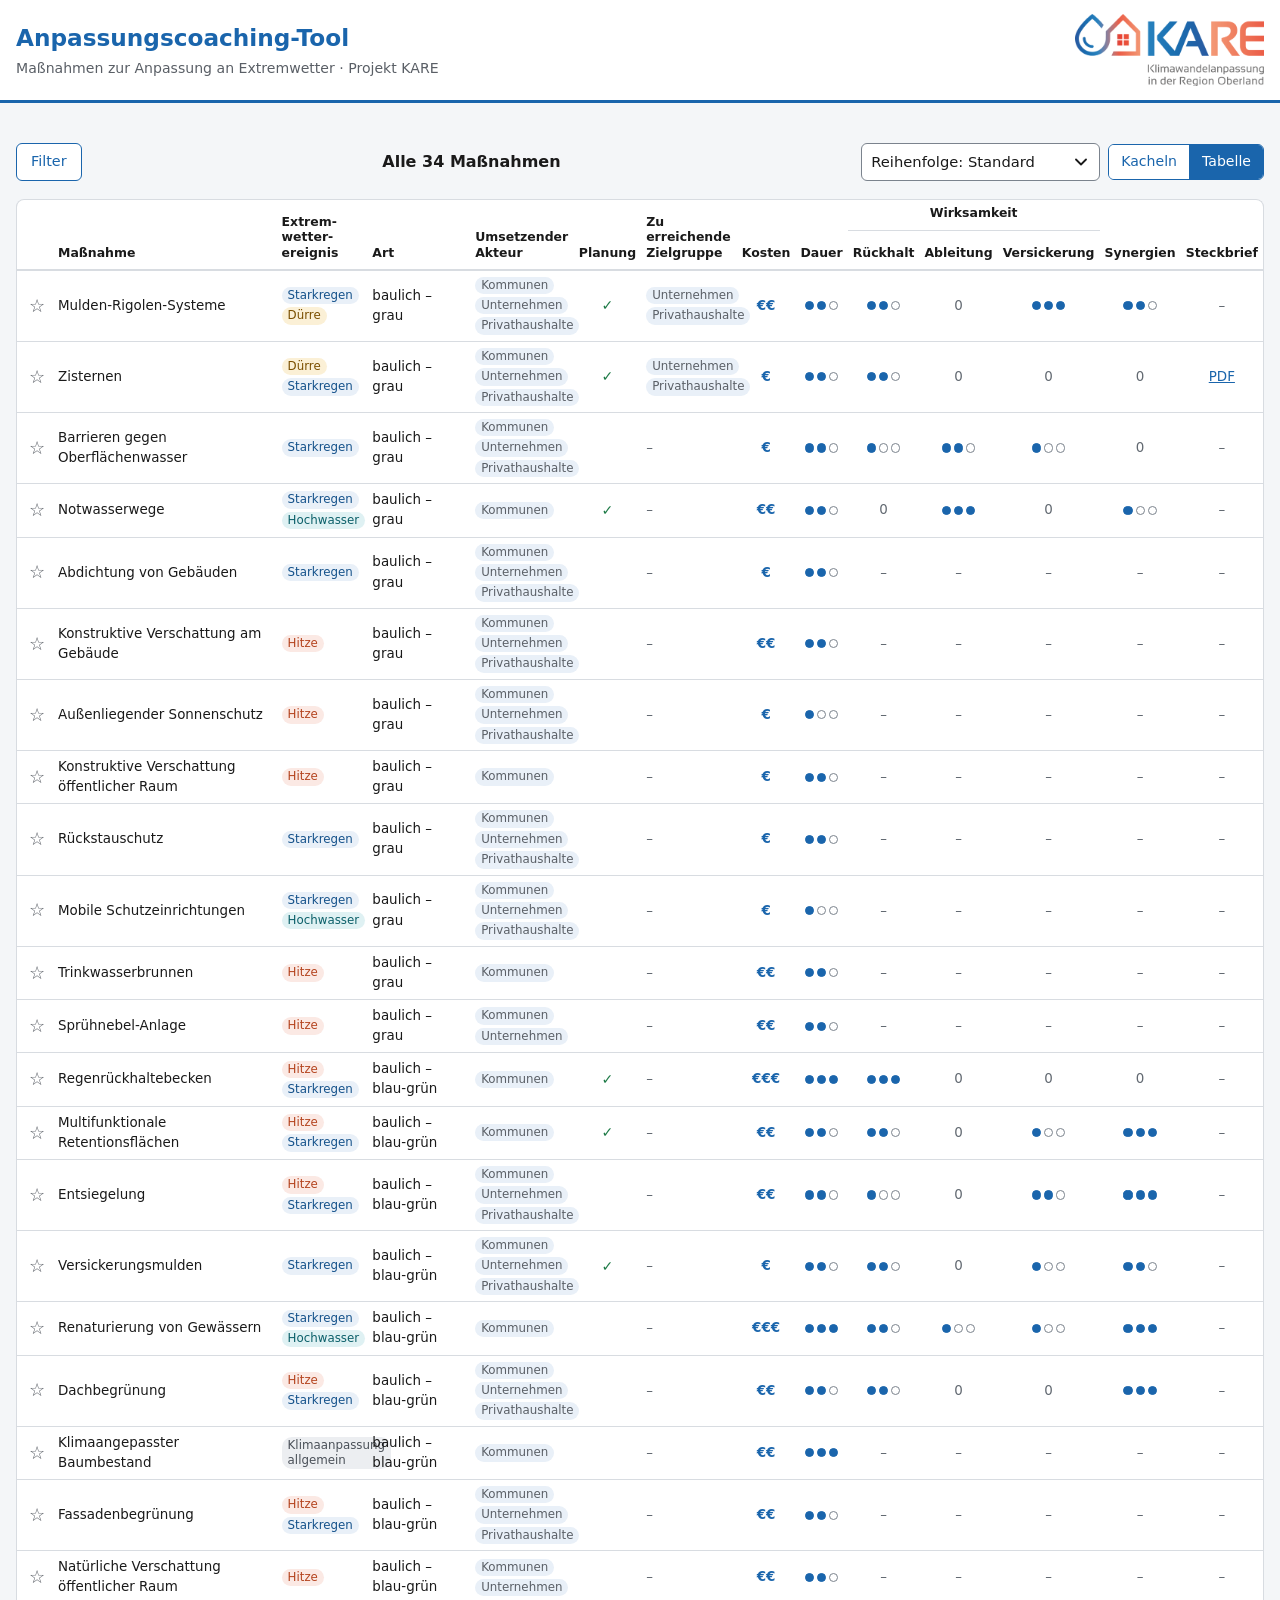
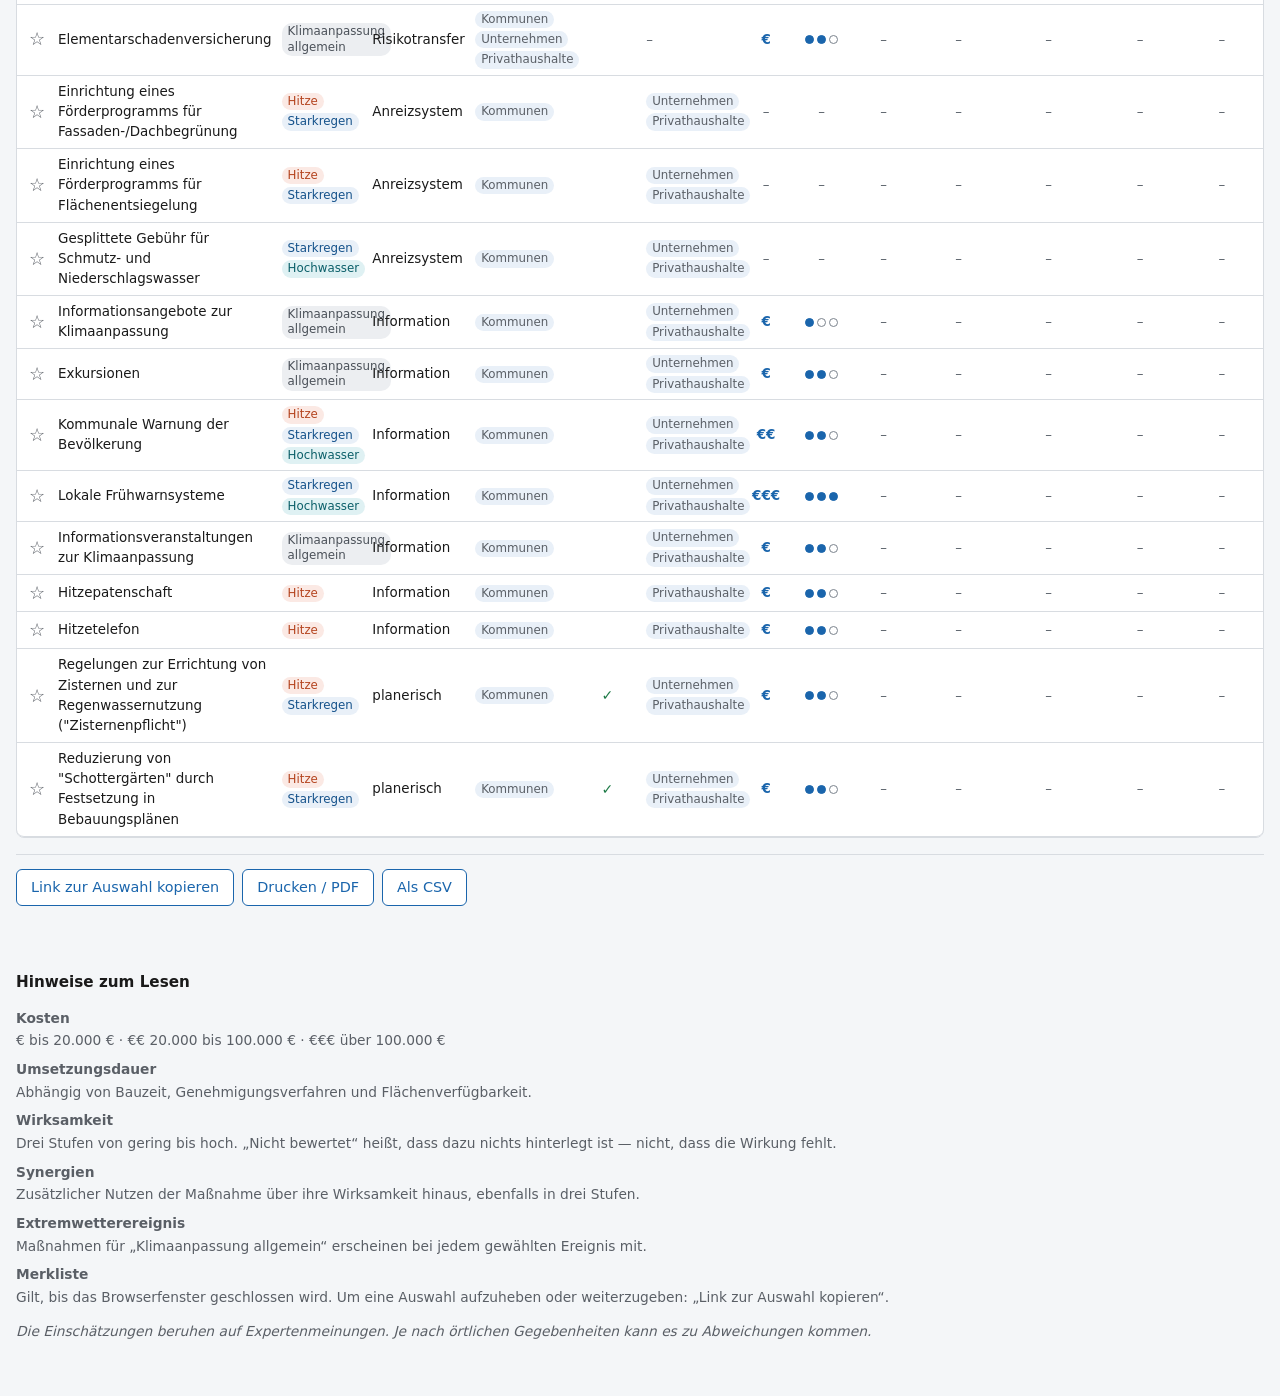
==== commit cdaf1b2c: "Tabellenkopf: kurze Ueberschriften einzeilig Stand aus massnahmendatenbank 32d0791" ====
--- a/index.html
+++ b/index.html
@@ -8,7 +8,7 @@
 <!-- Sofort, vor dem ersten Zeichnen: Mit JavaScript bleibt die vorab
      geschriebene Massnahmenliste (fuer Crawler ohne JavaScript) unsichtbar. -->
 <script>document.documentElement.classList.add('mit-js');</script>
-<link rel="stylesheet" href="seite/stil.css?v=b7bfef2">
+<link rel="stylesheet" href="seite/stil.css?v=32d0791">
 <!-- Bildzeichen aus dem KARE-Logo (Tropfen und Haus, ohne Schrift), damit es
      auch im Browser-Tab erkennbar bleibt. -->
 <link rel="icon" type="image/png" sizes="32x32" href="seite/bilder/favicon-32.png">
@@ -303,7 +303,7 @@
      örtlichen Gegebenheiten kann es zu Abweichungen kommen.</p>
 </footer>
 
-<script src="seite/csv.js?v=b7bfef2"></script>
-<script src="seite/app.js?v=b7bfef2"></script>
+<script src="seite/csv.js?v=32d0791"></script>
+<script src="seite/app.js?v=32d0791"></script>
 </body>
 </html>
--- a/seite/stil.css
+++ b/seite/stil.css
@@ -577,6 +577,13 @@
    bei 1024 px nicht mehr auf den Bildschirm. */
 #tabelle .zellmarken { max-width: 80px; }
 #tabelle .zellmarken .marke { white-space: normal; hyphens: auto; line-height: 1.3; padding: 1px 6px; }
+/* Ab mittlerer Breite bleiben die kurzen Überschriften (Planung, Kosten,
+   Wirksamkeit, Synergien, Steckbrief) einzeilig; den Platz geben die langen
+   ab, die an Wortgrenzen umbrechen. */
+@media screen and (min-width: 1150px) {
+  #tabelle thead th.mitte { white-space: nowrap; }
+  #tabelle td.spalte-name { min-width: 170px; }
+}
 #tabelle .punkte { font-size: .82rem; }
 .spalte-merken { width: 36px; padding: 2px 0 2px 4px !important; }
 .spalte-merken .merken { margin: 0; width: 32px; height: 32px; font-size: 1.15rem; }
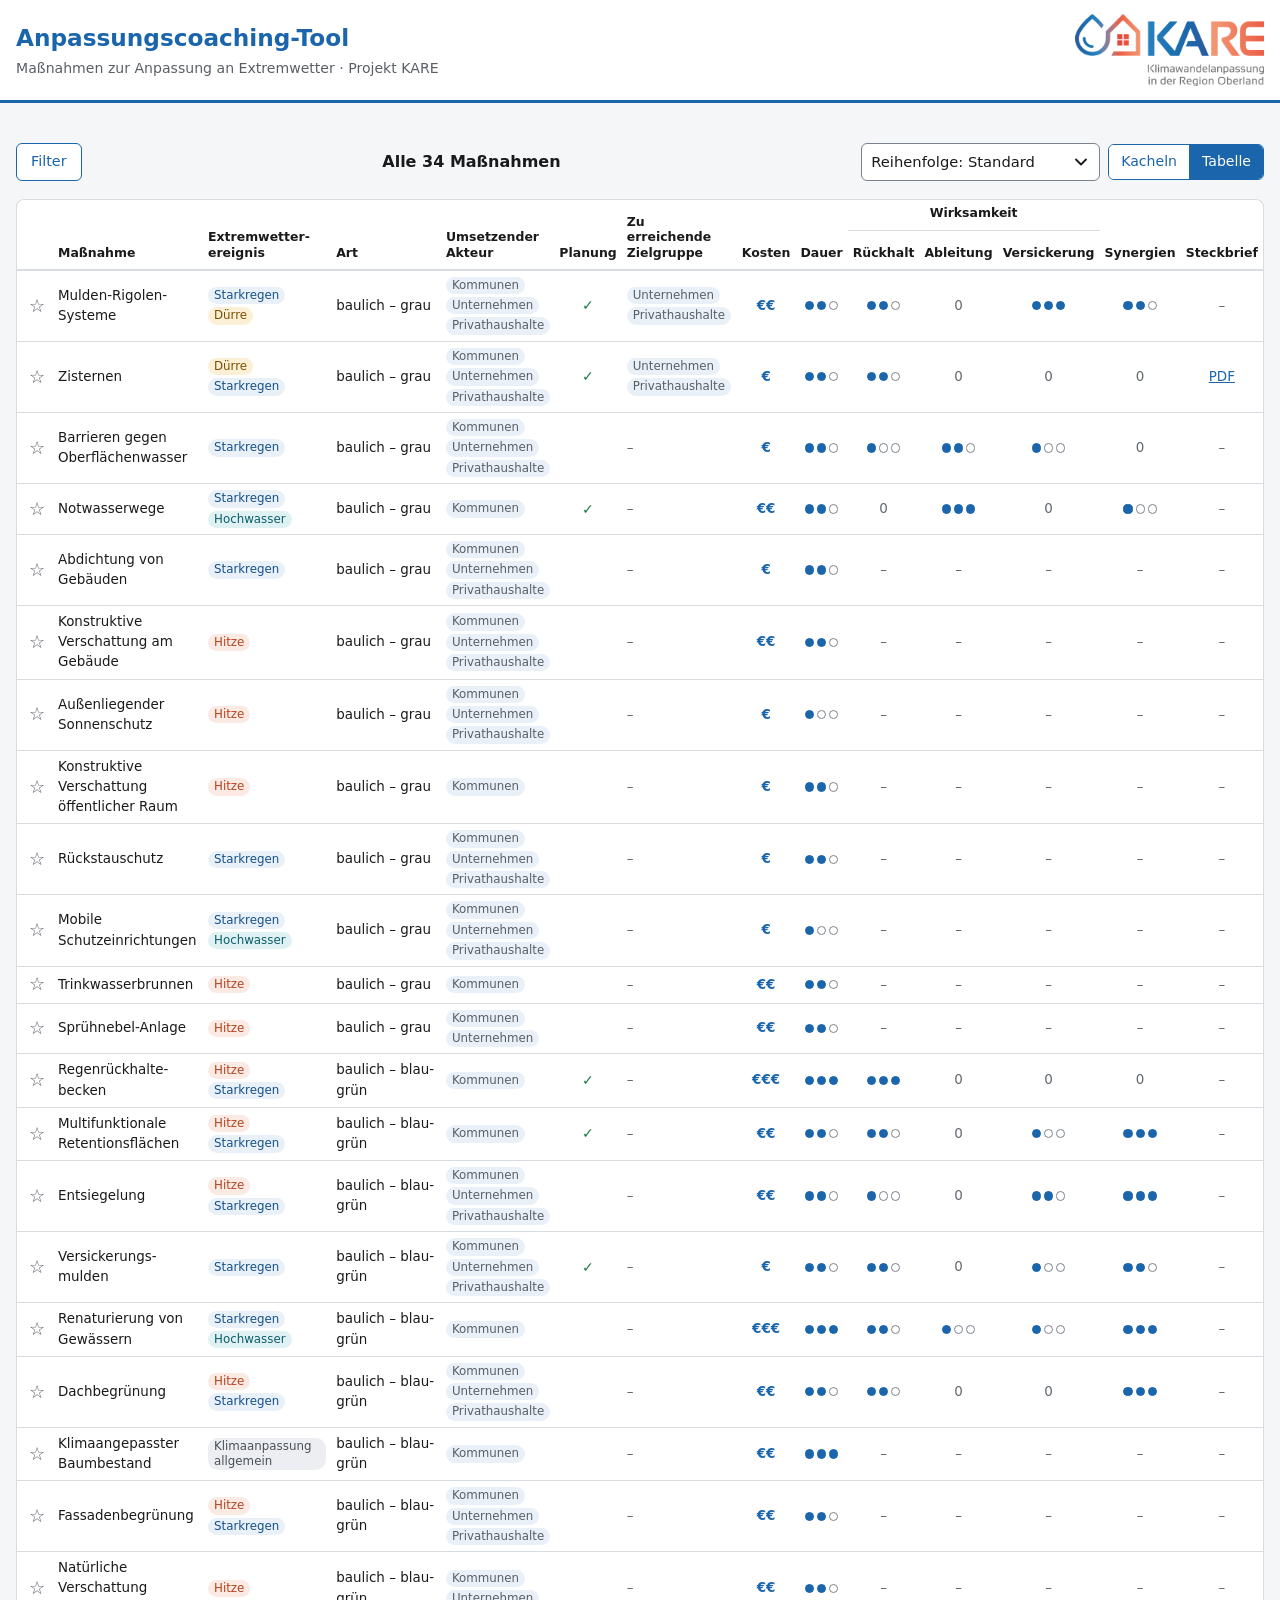
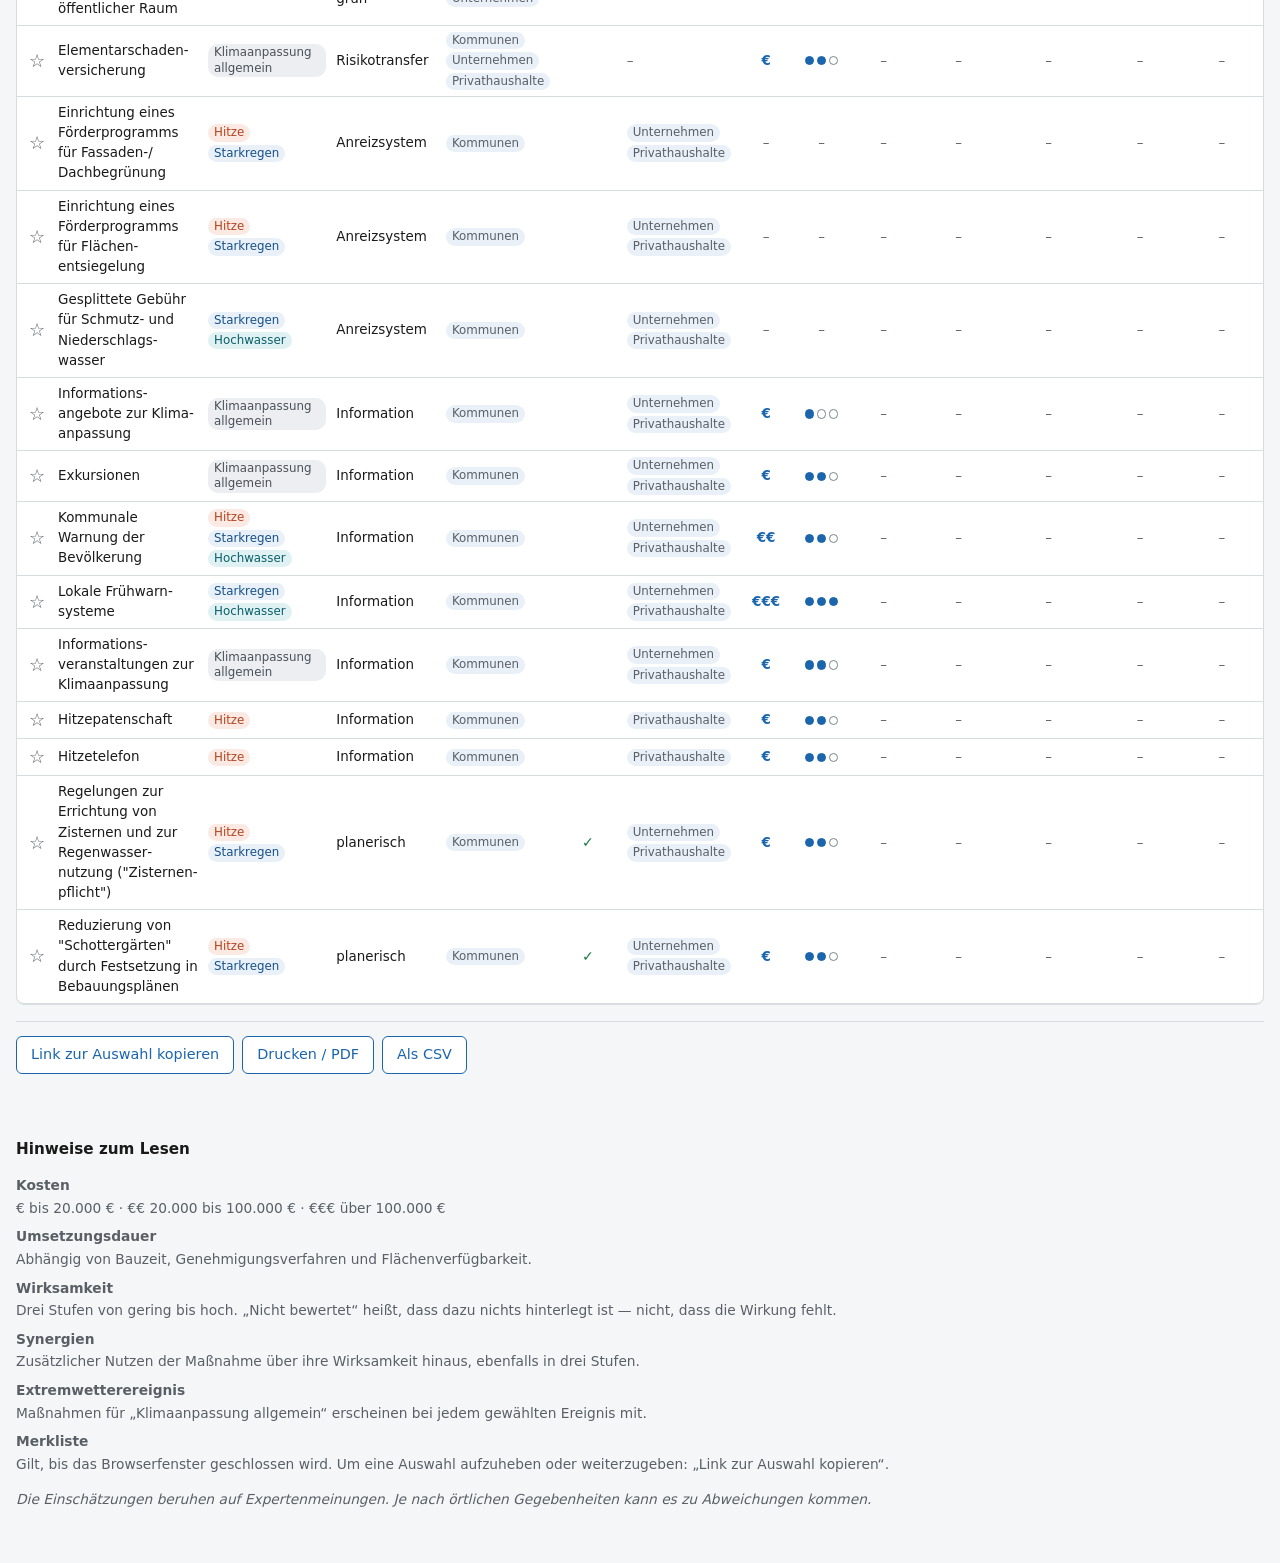
==== commit 0b777899: "Tabelle: Massnahme schmaler, Extremwetterereignis breiter Stand aus massnahmendatenbank a4dd62d" ====
--- a/index.html
+++ b/index.html
@@ -8,7 +8,7 @@
 <!-- Sofort, vor dem ersten Zeichnen: Mit JavaScript bleibt die vorab
      geschriebene Massnahmenliste (fuer Crawler ohne JavaScript) unsichtbar. -->
 <script>document.documentElement.classList.add('mit-js');</script>
-<link rel="stylesheet" href="seite/stil.css?v=32d0791">
+<link rel="stylesheet" href="seite/stil.css?v=a4dd62d">
 <!-- Bildzeichen aus dem KARE-Logo (Tropfen und Haus, ohne Schrift), damit es
      auch im Browser-Tab erkennbar bleibt. -->
 <link rel="icon" type="image/png" sizes="32x32" href="seite/bilder/favicon-32.png">
@@ -303,7 +303,7 @@
      örtlichen Gegebenheiten kann es zu Abweichungen kommen.</p>
 </footer>
 
-<script src="seite/csv.js?v=32d0791"></script>
-<script src="seite/app.js?v=32d0791"></script>
+<script src="seite/csv.js?v=a4dd62d"></script>
+<script src="seite/app.js?v=a4dd62d"></script>
 </body>
 </html>
--- a/seite/stil.css
+++ b/seite/stil.css
@@ -582,7 +582,13 @@
    ab, die an Wortgrenzen umbrechen. */
 @media screen and (min-width: 1150px) {
   #tabelle thead th.mitte { white-space: nowrap; }
-  #tabelle td.spalte-name { min-width: 170px; }
+  /* Massnahme schmaler (darf mehrzeilig werden), Extremwetterereignis
+     breiter, damit die Marken nicht umbrechen. */
+  #tabelle td.spalte-name { width: auto; min-width: 0; }
+  /* Feste Breite am Text: sonst haelt der Browser die Spalte so breit wie
+     das laengste Wort, statt es zu trennen. */
+  #tabelle td.spalte-name .name-text { display: block; width: 140px; overflow-wrap: break-word; }
+  #tabelle td.spalte-ereignis .zellmarken { max-width: 125px; }
 }
 #tabelle .punkte { font-size: .82rem; }
 .spalte-merken { width: 36px; padding: 2px 0 2px 4px !important; }
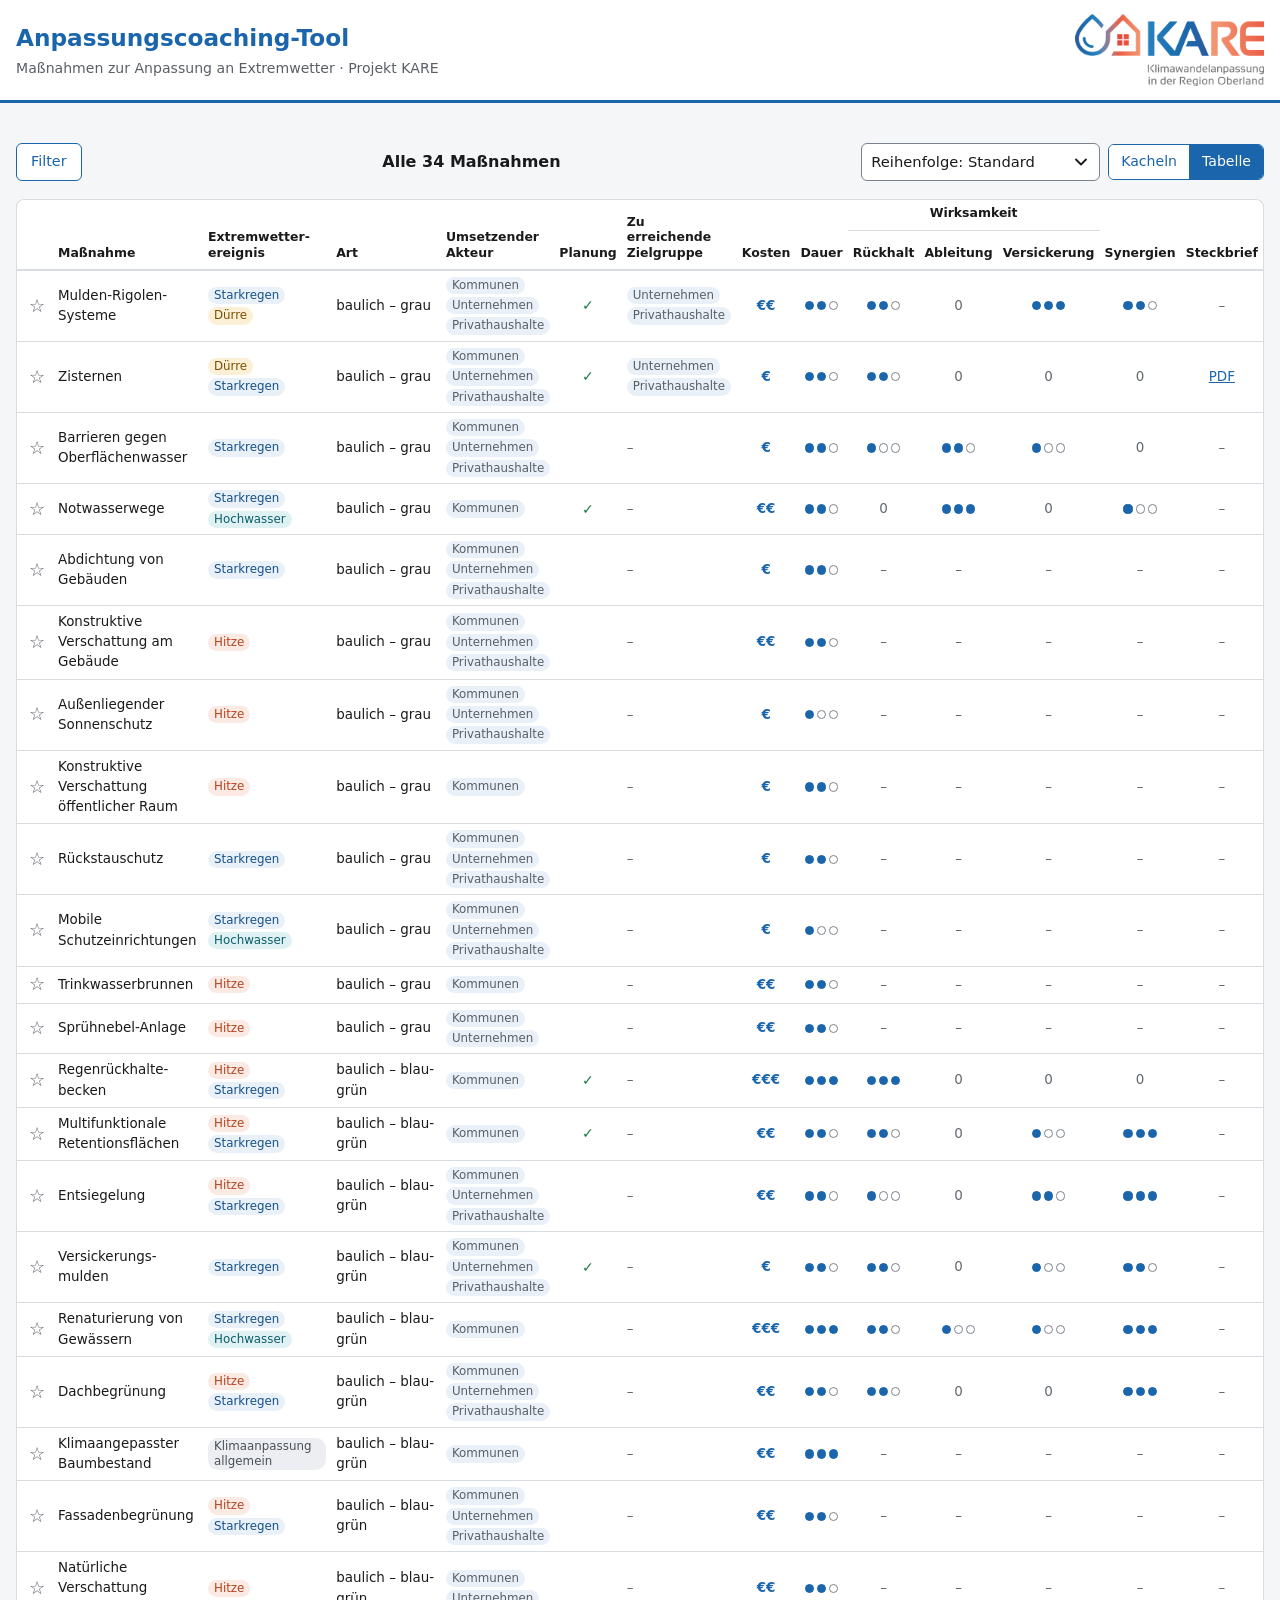
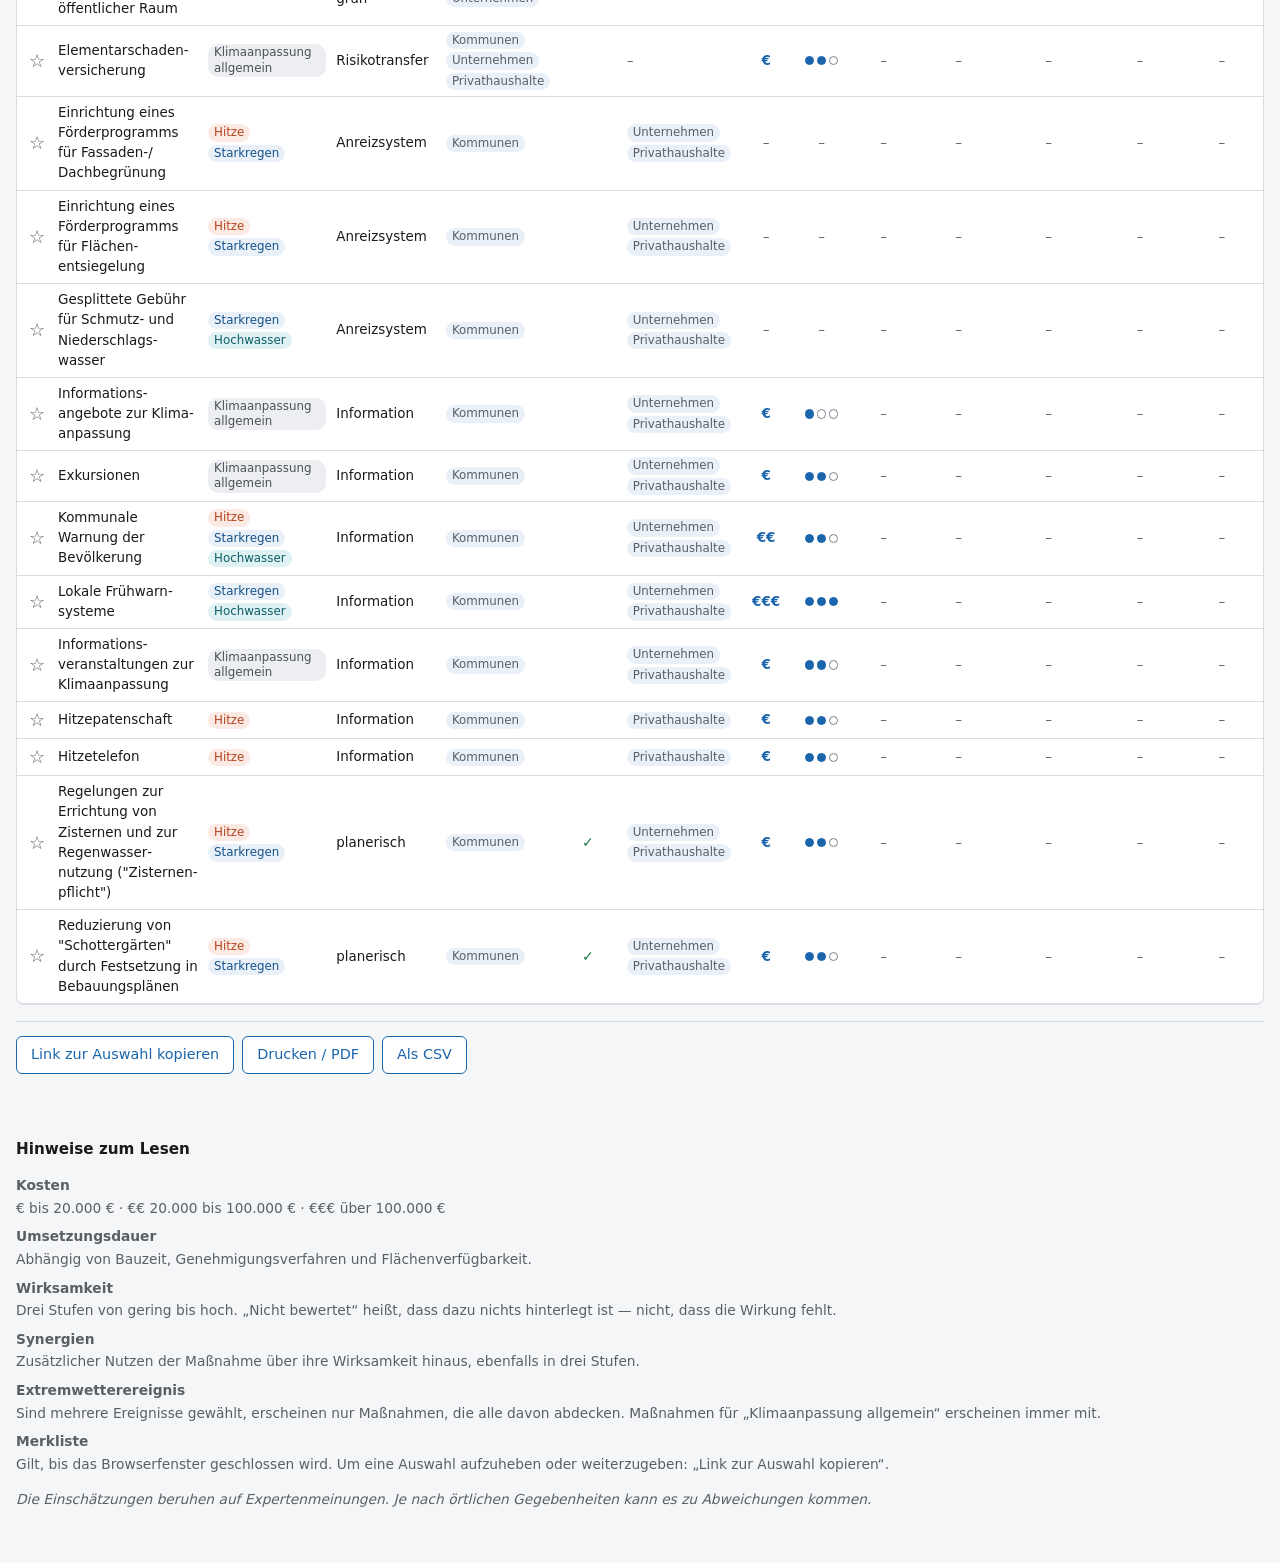
==== commit aeadc9c2: "Ereignis-Filter: Schnittmenge statt „mindestens eines“ Stand aus massnahmendatenbank 0067f30" ====
--- a/index.html
+++ b/index.html
@@ -8,7 +8,7 @@
 <!-- Sofort, vor dem ersten Zeichnen: Mit JavaScript bleibt die vorab
      geschriebene Massnahmenliste (fuer Crawler ohne JavaScript) unsichtbar. -->
 <script>document.documentElement.classList.add('mit-js');</script>
-<link rel="stylesheet" href="seite/stil.css?v=a4dd62d">
+<link rel="stylesheet" href="seite/stil.css?v=0067f30">
 <!-- Bildzeichen aus dem KARE-Logo (Tropfen und Haus, ohne Schrift), damit es
      auch im Browser-Tab erkennbar bleibt. -->
 <link rel="icon" type="image/png" sizes="32x32" href="seite/bilder/favicon-32.png">
@@ -293,8 +293,9 @@
     <dd>Zusätzlicher Nutzen der Maßnahme über ihre Wirksamkeit hinaus,
         ebenfalls in drei Stufen.</dd>
     <dt>Extremwetterereignis</dt>
-    <dd>Maßnahmen für „Klimaanpassung allgemein“ erscheinen bei jedem
-        gewählten Ereignis mit.</dd>
+    <dd>Sind mehrere Ereignisse gewählt, erscheinen nur Maßnahmen, die alle
+        davon abdecken. Maßnahmen für „Klimaanpassung allgemein“ erscheinen
+        immer mit.</dd>
     <dt class="nur-bildschirm">Merkliste</dt>
     <dd class="nur-bildschirm">Gilt, bis das Browserfenster geschlossen wird. Um eine Auswahl
         aufzuheben oder weiterzugeben: „Link zur Auswahl kopieren“.</dd>
@@ -303,7 +304,7 @@
      örtlichen Gegebenheiten kann es zu Abweichungen kommen.</p>
 </footer>
 
-<script src="seite/csv.js?v=a4dd62d"></script>
-<script src="seite/app.js?v=a4dd62d"></script>
+<script src="seite/csv.js?v=0067f30"></script>
+<script src="seite/app.js?v=0067f30"></script>
 </body>
 </html>
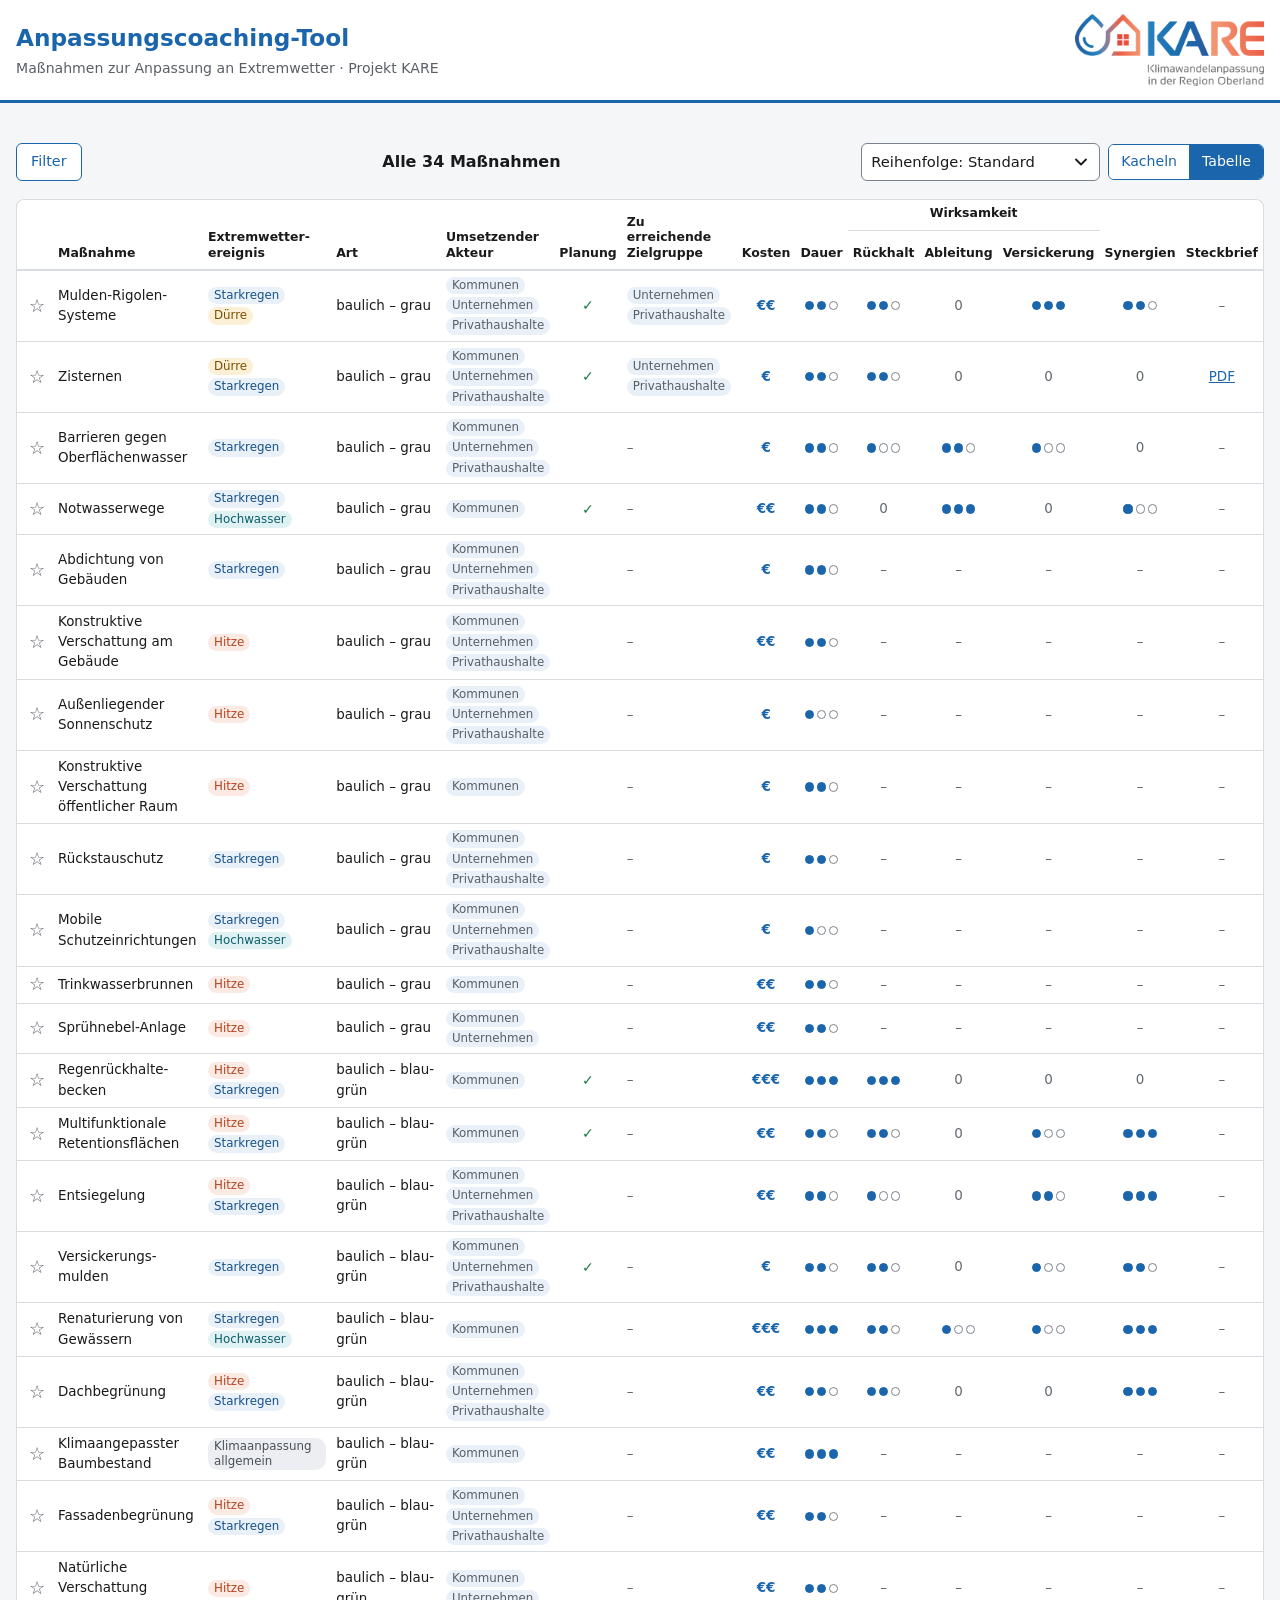
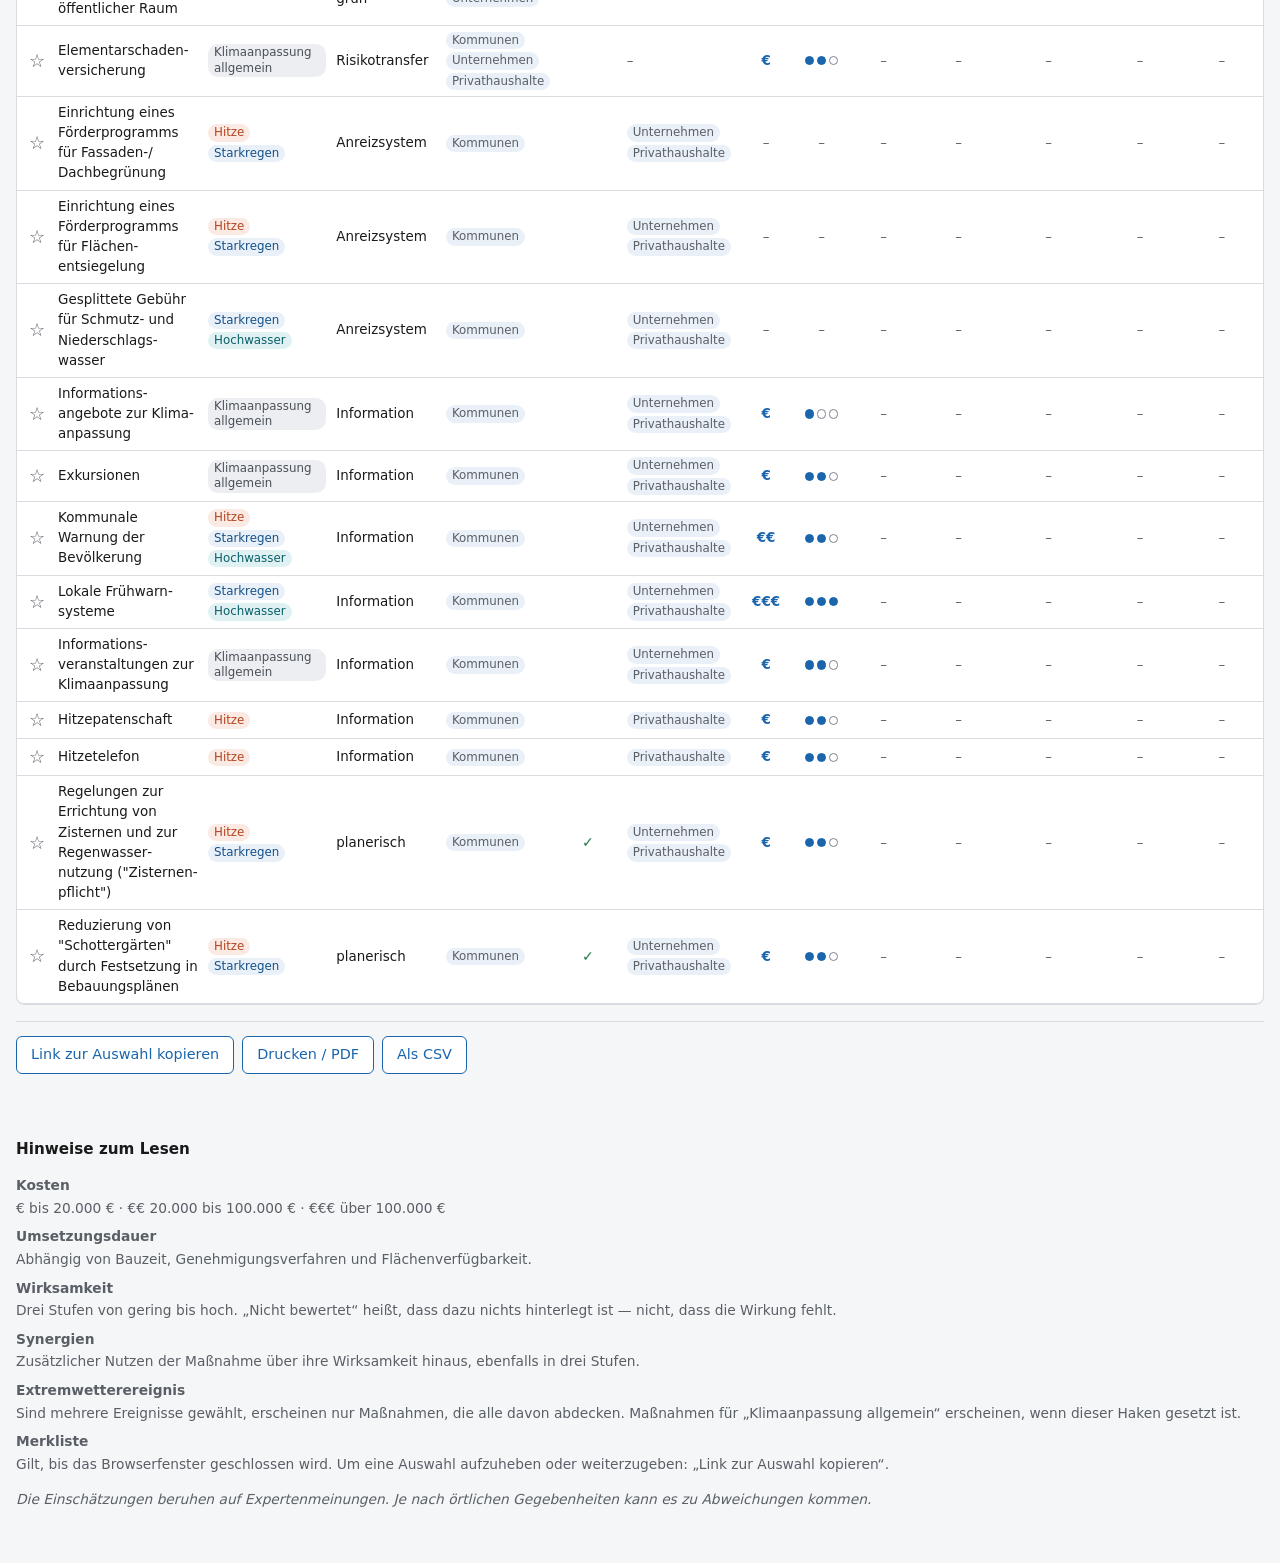
==== commit 4ba75641: "Ereignis-Filter: „Klimaanpassung allgemein“ nur, wenn angehakt Stand aus massnahmendatenbank 8a5eefc" ====
--- a/index.html
+++ b/index.html
@@ -8,7 +8,7 @@
 <!-- Sofort, vor dem ersten Zeichnen: Mit JavaScript bleibt die vorab
      geschriebene Massnahmenliste (fuer Crawler ohne JavaScript) unsichtbar. -->
 <script>document.documentElement.classList.add('mit-js');</script>
-<link rel="stylesheet" href="seite/stil.css?v=0067f30">
+<link rel="stylesheet" href="seite/stil.css?v=8a5eefc">
 <!-- Bildzeichen aus dem KARE-Logo (Tropfen und Haus, ohne Schrift), damit es
      auch im Browser-Tab erkennbar bleibt. -->
 <link rel="icon" type="image/png" sizes="32x32" href="seite/bilder/favicon-32.png">
@@ -294,8 +294,8 @@
         ebenfalls in drei Stufen.</dd>
     <dt>Extremwetterereignis</dt>
     <dd>Sind mehrere Ereignisse gewählt, erscheinen nur Maßnahmen, die alle
-        davon abdecken. Maßnahmen für „Klimaanpassung allgemein“ erscheinen
-        immer mit.</dd>
+        davon abdecken. Maßnahmen für „Klimaanpassung allgemein“ erscheinen,
+        wenn dieser Haken gesetzt ist.</dd>
     <dt class="nur-bildschirm">Merkliste</dt>
     <dd class="nur-bildschirm">Gilt, bis das Browserfenster geschlossen wird. Um eine Auswahl
         aufzuheben oder weiterzugeben: „Link zur Auswahl kopieren“.</dd>
@@ -304,7 +304,7 @@
      örtlichen Gegebenheiten kann es zu Abweichungen kommen.</p>
 </footer>
 
-<script src="seite/csv.js?v=0067f30"></script>
-<script src="seite/app.js?v=0067f30"></script>
+<script src="seite/csv.js?v=8a5eefc"></script>
+<script src="seite/app.js?v=8a5eefc"></script>
 </body>
 </html>
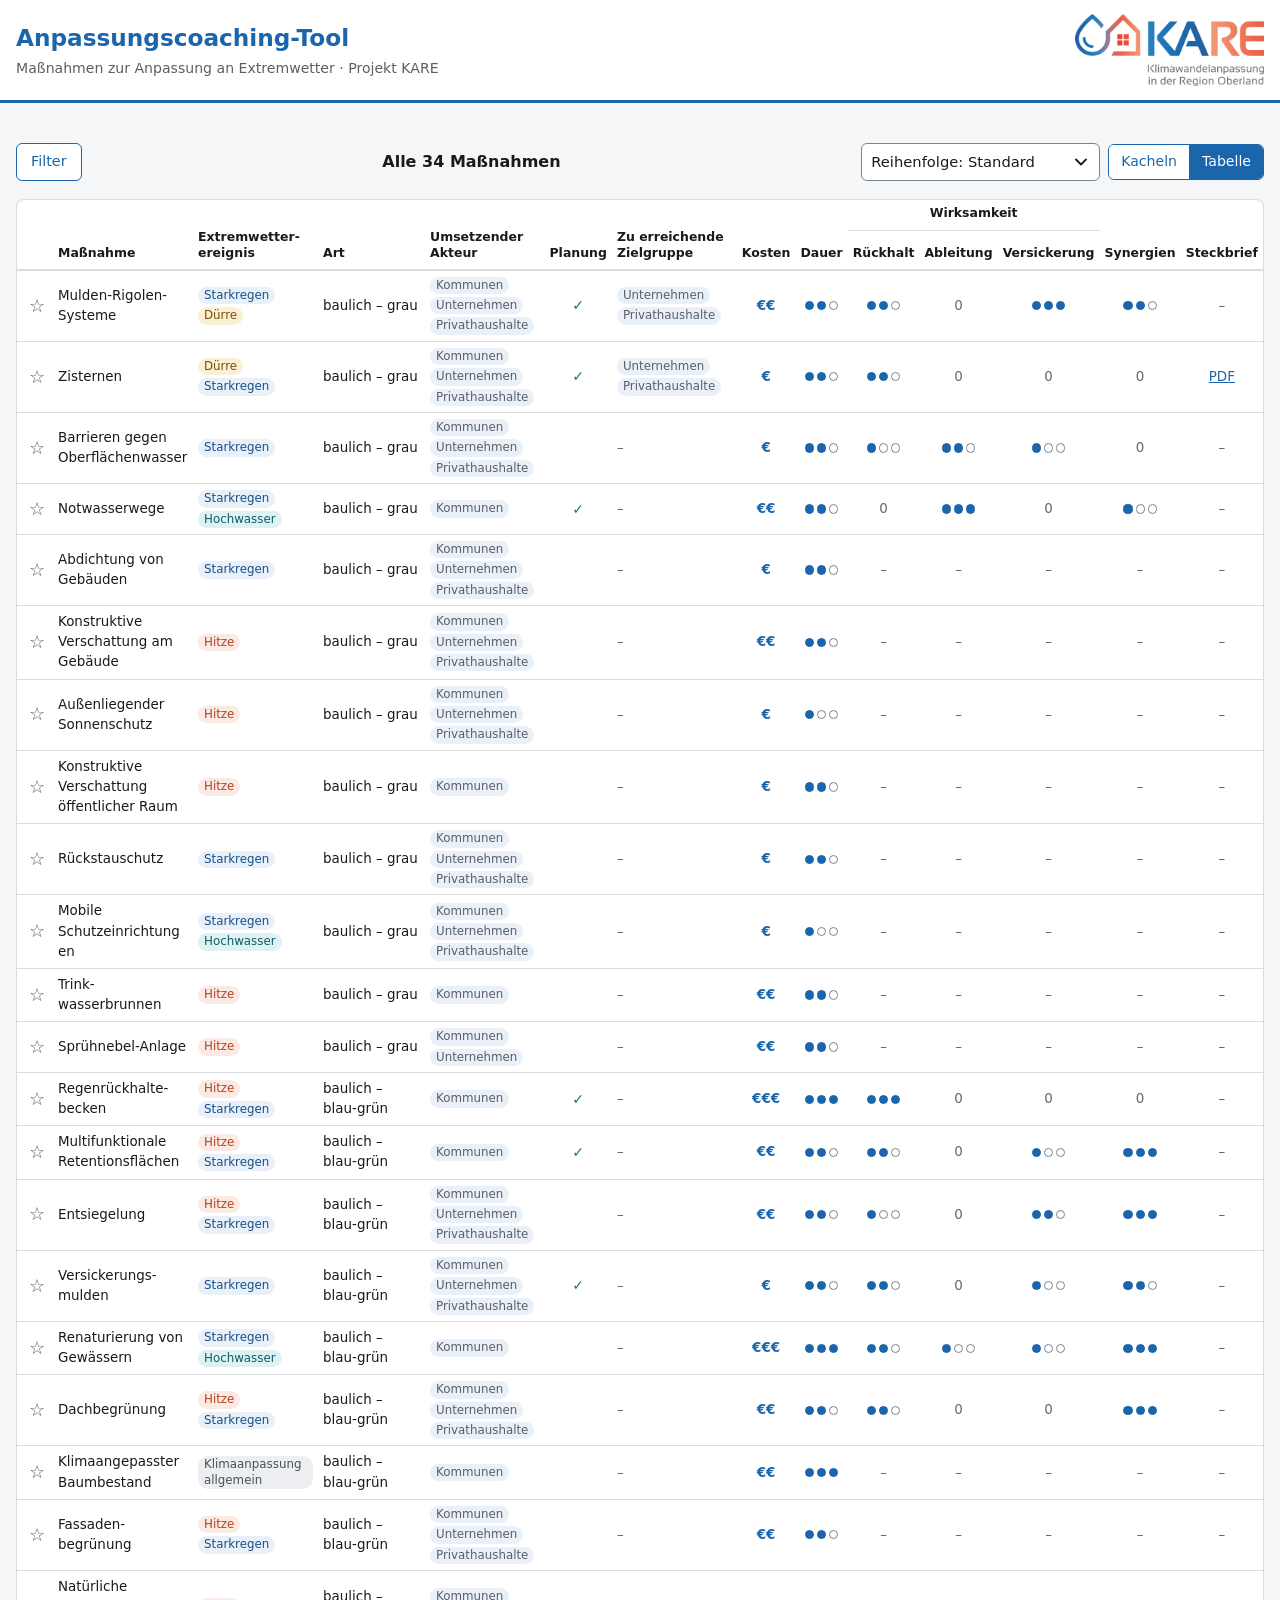
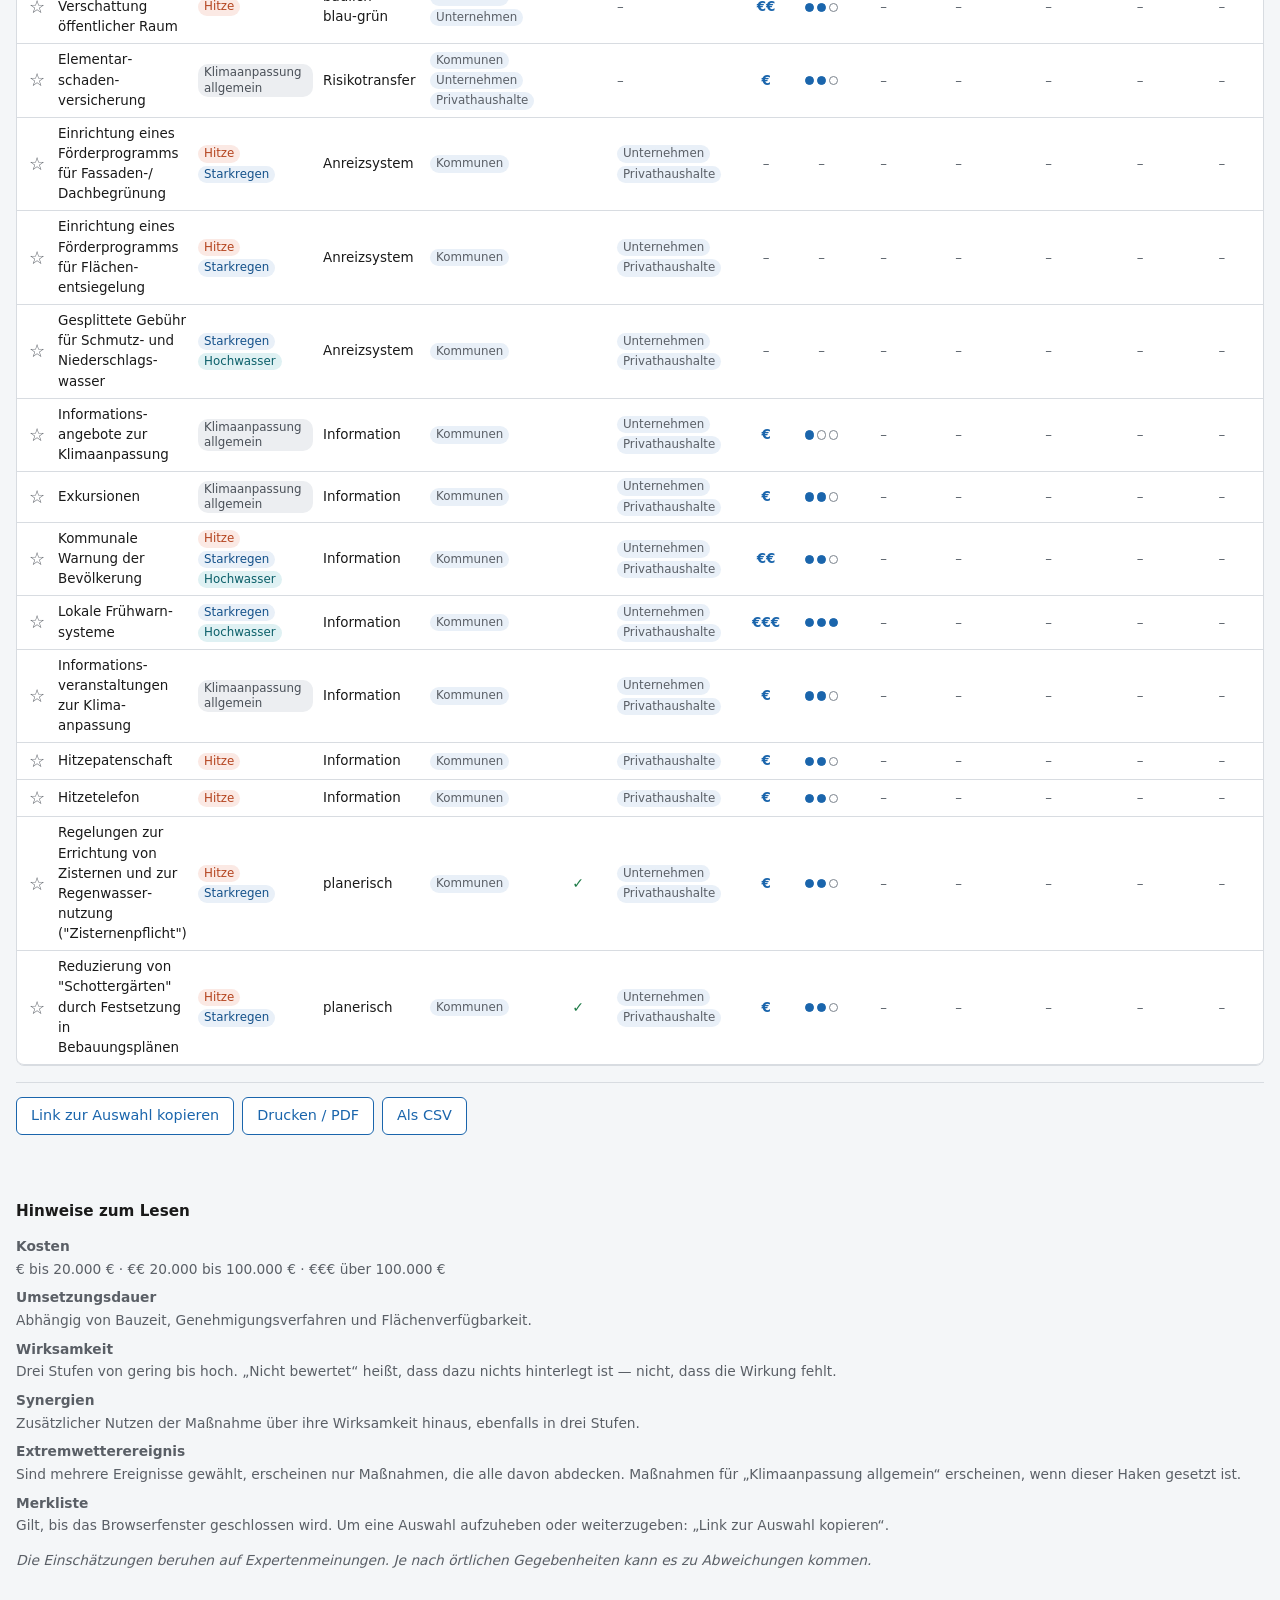
==== commit 008ba43f: "Tabelle: Akteur- und Zielgruppen-Marken einzeilig, wenn Platz ist Stand aus massnahmendatenbank 29e2" ====
--- a/index.html
+++ b/index.html
@@ -8,7 +8,7 @@
 <!-- Sofort, vor dem ersten Zeichnen: Mit JavaScript bleibt die vorab
      geschriebene Massnahmenliste (fuer Crawler ohne JavaScript) unsichtbar. -->
 <script>document.documentElement.classList.add('mit-js');</script>
-<link rel="stylesheet" href="seite/stil.css?v=8a5eefc">
+<link rel="stylesheet" href="seite/stil.css?v=29e271a">
 <!-- Bildzeichen aus dem KARE-Logo (Tropfen und Haus, ohne Schrift), damit es
      auch im Browser-Tab erkennbar bleibt. -->
 <link rel="icon" type="image/png" sizes="32x32" href="seite/bilder/favicon-32.png">
@@ -304,7 +304,7 @@
      örtlichen Gegebenheiten kann es zu Abweichungen kommen.</p>
 </footer>
 
-<script src="seite/csv.js?v=8a5eefc"></script>
-<script src="seite/app.js?v=8a5eefc"></script>
+<script src="seite/csv.js?v=29e271a"></script>
+<script src="seite/app.js?v=29e271a"></script>
 </body>
 </html>
--- a/seite/stil.css
+++ b/seite/stil.css
@@ -577,6 +577,13 @@
    bei 1024 px nicht mehr auf den Bildschirm. */
 #tabelle .zellmarken { max-width: 80px; }
 #tabelle .zellmarken .marke { white-space: normal; hyphens: auto; line-height: 1.3; padding: 1px 6px; }
+/* Reicht der Platz, setzt app.js diese Klasse: Marken einzeilig. Nur am
+   Bildschirm, der Druck hat seine eigenen Spaltenbreiten. */
+@media screen {
+  /* Akteur und Zielgruppe; „Klimaanpassung allgemein“ darf weiter umbrechen. */
+  #tabelle.marken-einzeilig td:not(.spalte-ereignis) .zellmarken { max-width: none; }
+  #tabelle.marken-einzeilig td:not(.spalte-ereignis) .marke { white-space: nowrap; }
+}
 /* Ab mittlerer Breite bleiben die kurzen Überschriften (Planung, Kosten,
    Wirksamkeit, Synergien, Steckbrief) einzeilig; den Platz geben die langen
    ab, die an Wortgrenzen umbrechen. */
@@ -587,7 +594,7 @@
   #tabelle td.spalte-name { width: auto; min-width: 0; }
   /* Feste Breite am Text: sonst haelt der Browser die Spalte so breit wie
      das laengste Wort, statt es zu trennen. */
-  #tabelle td.spalte-name .name-text { display: block; width: 140px; overflow-wrap: break-word; }
+  #tabelle td.spalte-name .name-text { display: block; width: 130px; overflow-wrap: break-word; }
   #tabelle td.spalte-ereignis .zellmarken { max-width: 125px; }
 }
 #tabelle .punkte { font-size: .82rem; }
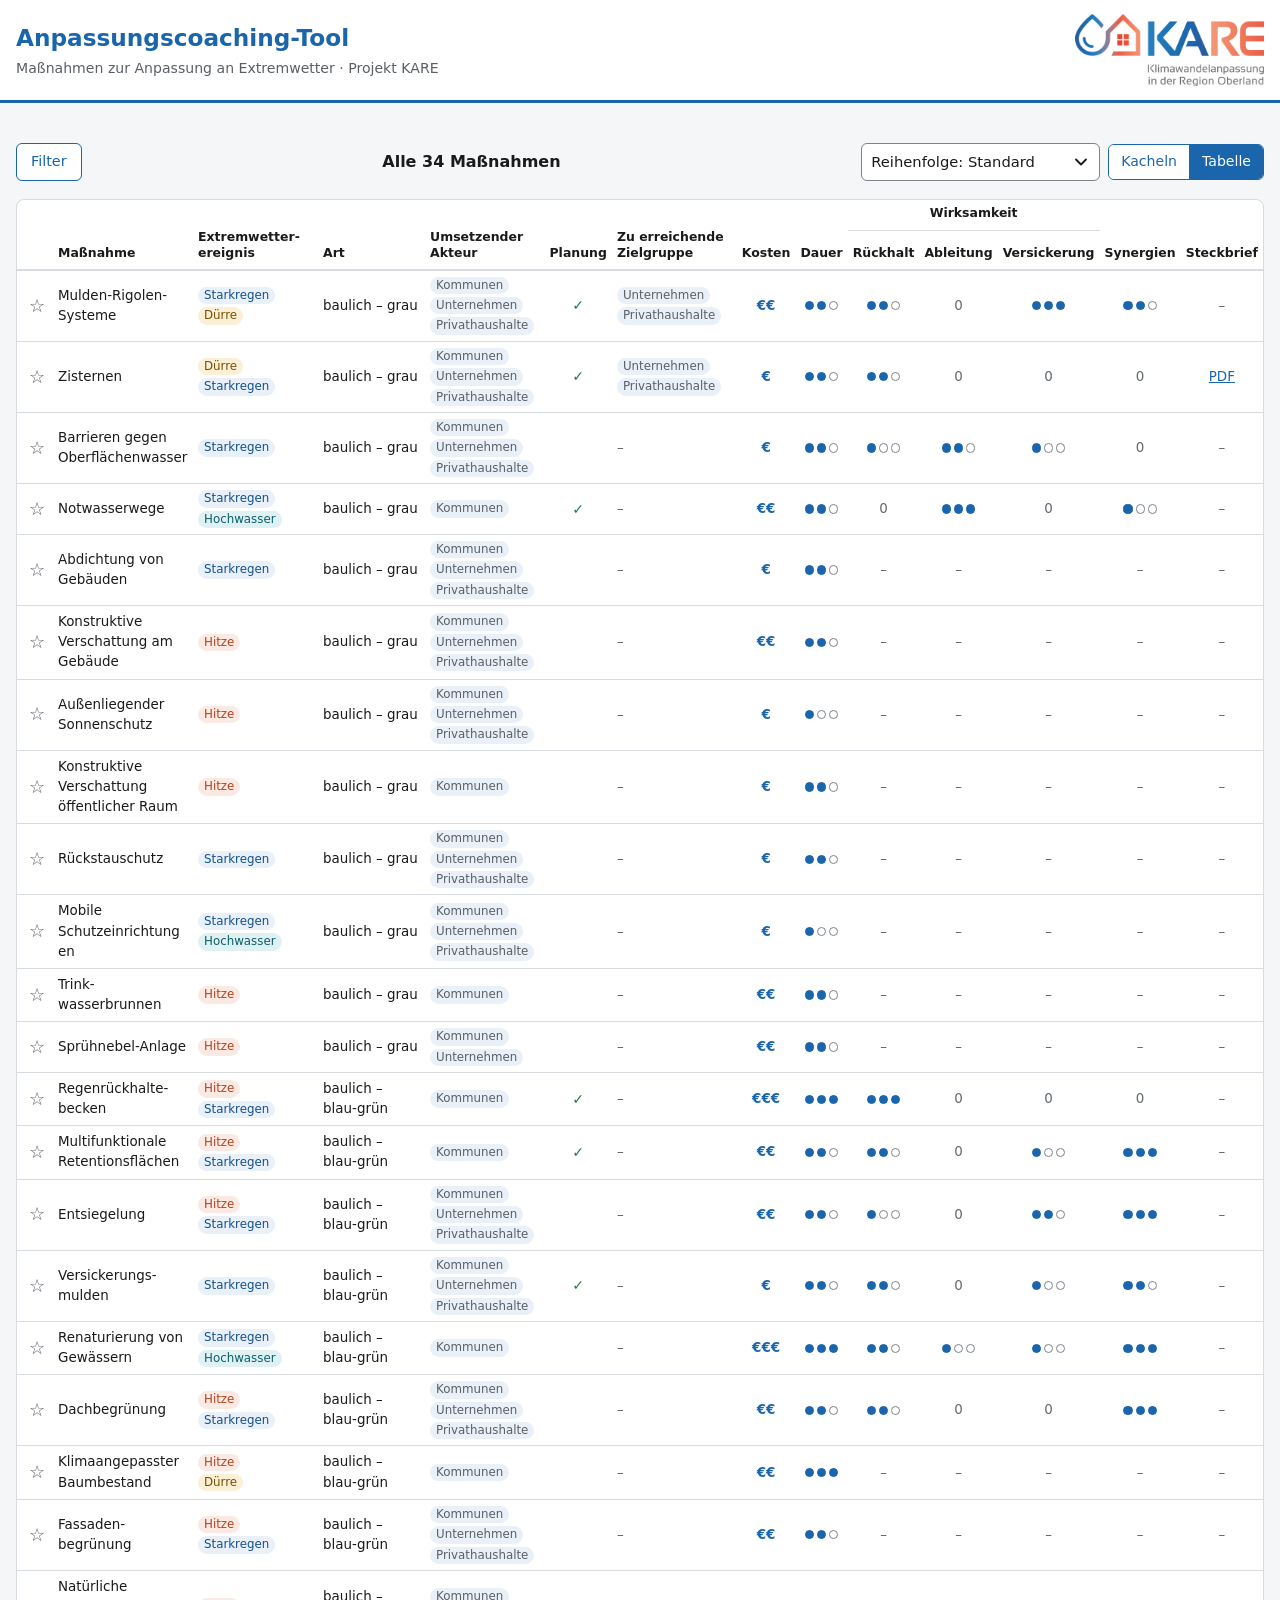
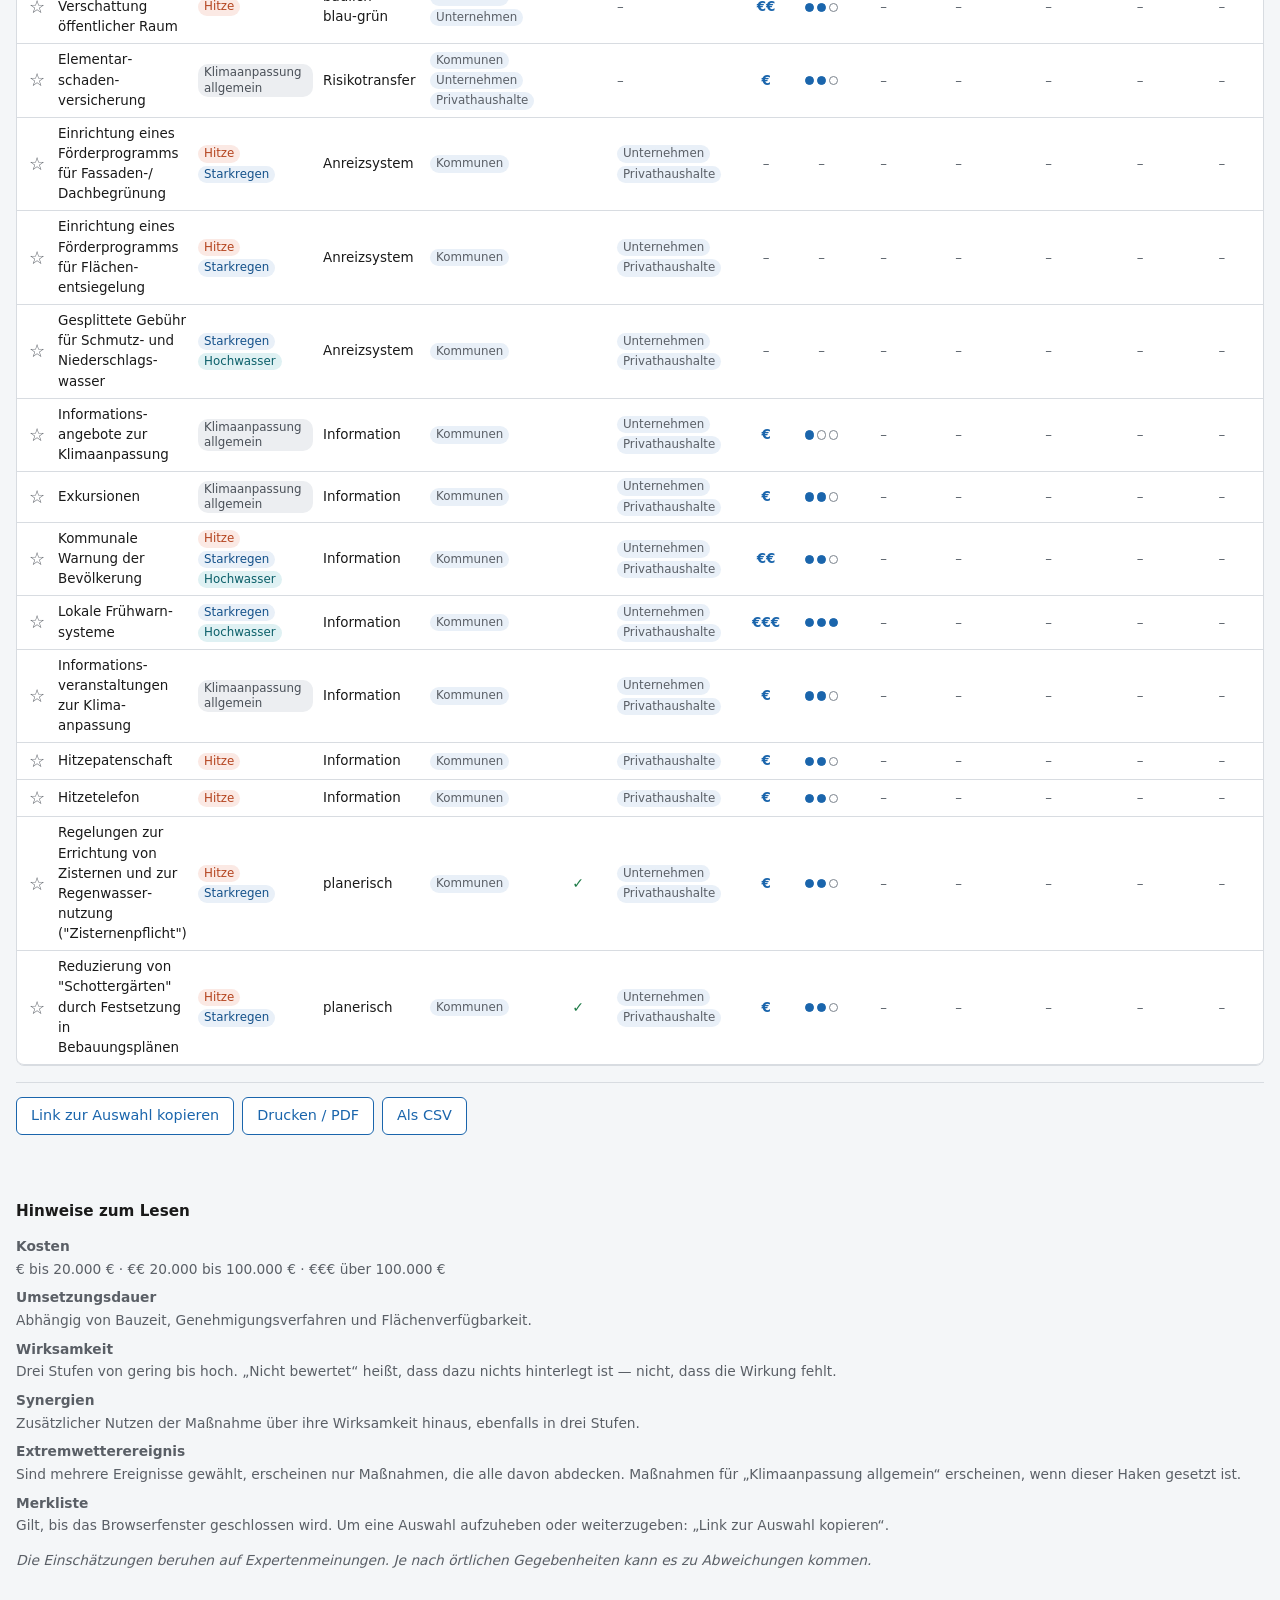
==== commit c97ebb75: "Massnahmen aktualisiert: 1 geaendert Stand aus massnahmendatenbank f4e0881" ====
--- a/index.html
+++ b/index.html
@@ -8,7 +8,7 @@
 <!-- Sofort, vor dem ersten Zeichnen: Mit JavaScript bleibt die vorab
      geschriebene Massnahmenliste (fuer Crawler ohne JavaScript) unsichtbar. -->
 <script>document.documentElement.classList.add('mit-js');</script>
-<link rel="stylesheet" href="seite/stil.css?v=29e271a">
+<link rel="stylesheet" href="seite/stil.css?v=f4e0881">
 <!-- Bildzeichen aus dem KARE-Logo (Tropfen und Haus, ohne Schrift), damit es
      auch im Browser-Tab erkennbar bleibt. -->
 <link rel="icon" type="image/png" sizes="32x32" href="seite/bilder/favicon-32.png">
@@ -21,7 +21,7 @@
  "description": "Maßnahmen zur Anpassung an Hitze, Starkregen, Dürre und Hochwasser für Kommunen, Unternehmen und Privathaushalte in der Region Oberland, mit Einschätzungen zu Kosten, Umsetzungsdauer, Wirksamkeit (Rückhalt, Ableitung, Versickerung, Kühlung) und Synergien.",
  "url": "https://klimaanpassung-oberland.github.io/massnahmentool/",
  "inLanguage": "de",
- "dateModified": "2026-11-19",
+ "dateModified": "2026-11-20",
  "keywords": [
   "Klimaanpassung",
   "Klimawandelanpassung",
@@ -229,7 +229,7 @@
   <p>Maßnahmen zur Anpassung an Hitze, Starkregen, Dürre und Hochwasser für Kommunen,
      Unternehmen und Privathaushalte in der Region Oberland, mit Einschätzungen zu
      Kosten, Umsetzungsdauer, Wirksamkeit und Synergien. Aus dem Projekt KARE – Klimawandelanpassung in der Region Oberland.
-     Stand 19.11.2026. Die Daten gibt es auch als
+     Stand 20.11.2026. Die Daten gibt es auch als
      <a href="https://klimaanpassung-oberland.github.io/massnahmentool/daten/massnahmen.csv">CSV-Datei</a>.</p>
   <noscript><p>Zum Filtern, Sortieren und Vergleichen bitte JavaScript einschalten.</p></noscript>
   <table>
@@ -257,7 +257,7 @@
       <tr><th scope="row">Versickerungsmulden</th><td>Starkregen</td><td>baulich – blau-grün</td><td>Kommunen, Unternehmen, Privathaushalte</td><td>ja</td><td>nicht angegeben</td><td>bis 20.000 €</td><td>mittel</td><td>Rückhalt mittel, Versickerung gering</td><td>mittel</td><td>–</td></tr>
       <tr><th scope="row">Renaturierung von Gewässern</th><td>Starkregen &amp; Hochwasser</td><td>baulich – blau-grün</td><td>Kommunen</td><td>nein</td><td>nicht angegeben</td><td>über 100.000 €</td><td>lang</td><td>Rückhalt mittel, Ableitung gering, Versickerung gering</td><td>hoch</td><td>–</td></tr>
       <tr><th scope="row">Dachbegrünung</th><td>Hitze &amp; Starkregen</td><td>baulich – blau-grün</td><td>Kommunen, Unternehmen, Privathaushalte</td><td>nein</td><td>nicht angegeben</td><td>20.000 bis 100.000 €</td><td>mittel</td><td>Rückhalt mittel</td><td>hoch</td><td>–</td></tr>
-      <tr><th scope="row">Klimaangepasster Baumbestand</th><td>Klimaanpassung allgemein</td><td>baulich – blau-grün</td><td>Kommunen</td><td>nein</td><td>nicht angegeben</td><td>20.000 bis 100.000 €</td><td>lang</td><td>nicht bewertet</td><td>nicht bewertet</td><td>–</td></tr>
+      <tr><th scope="row">Klimaangepasster Baumbestand</th><td>Hitze &amp; Dürre</td><td>baulich – blau-grün</td><td>Kommunen</td><td>nein</td><td>nicht angegeben</td><td>20.000 bis 100.000 €</td><td>lang</td><td>nicht bewertet</td><td>nicht bewertet</td><td>–</td></tr>
       <tr><th scope="row">Fassadenbegrünung</th><td>Hitze &amp; Starkregen</td><td>baulich – blau-grün</td><td>Kommunen, Unternehmen, Privathaushalte</td><td>nein</td><td>nicht angegeben</td><td>20.000 bis 100.000 €</td><td>mittel</td><td>nicht bewertet</td><td>nicht bewertet</td><td>–</td></tr>
       <tr><th scope="row">Natürliche Verschattung öffentlicher Raum</th><td>Hitze</td><td>baulich – blau-grün</td><td>Kommunen, Unternehmen</td><td>nein</td><td>nicht angegeben</td><td>20.000 bis 100.000 €</td><td>mittel</td><td>nicht bewertet</td><td>nicht bewertet</td><td>–</td></tr>
       <tr><th scope="row">Elementarschadenversicherung</th><td>Klimaanpassung allgemein</td><td>Risikotransfer</td><td>Kommunen, Unternehmen, Privathaushalte</td><td>nein</td><td>nicht angegeben</td><td>bis 20.000 €</td><td>mittel</td><td>nicht bewertet</td><td>nicht bewertet</td><td>–</td></tr>
@@ -304,7 +304,7 @@
      örtlichen Gegebenheiten kann es zu Abweichungen kommen.</p>
 </footer>
 
-<script src="seite/csv.js?v=29e271a"></script>
-<script src="seite/app.js?v=29e271a"></script>
+<script src="seite/csv.js?v=f4e0881"></script>
+<script src="seite/app.js?v=f4e0881"></script>
 </body>
 </html>
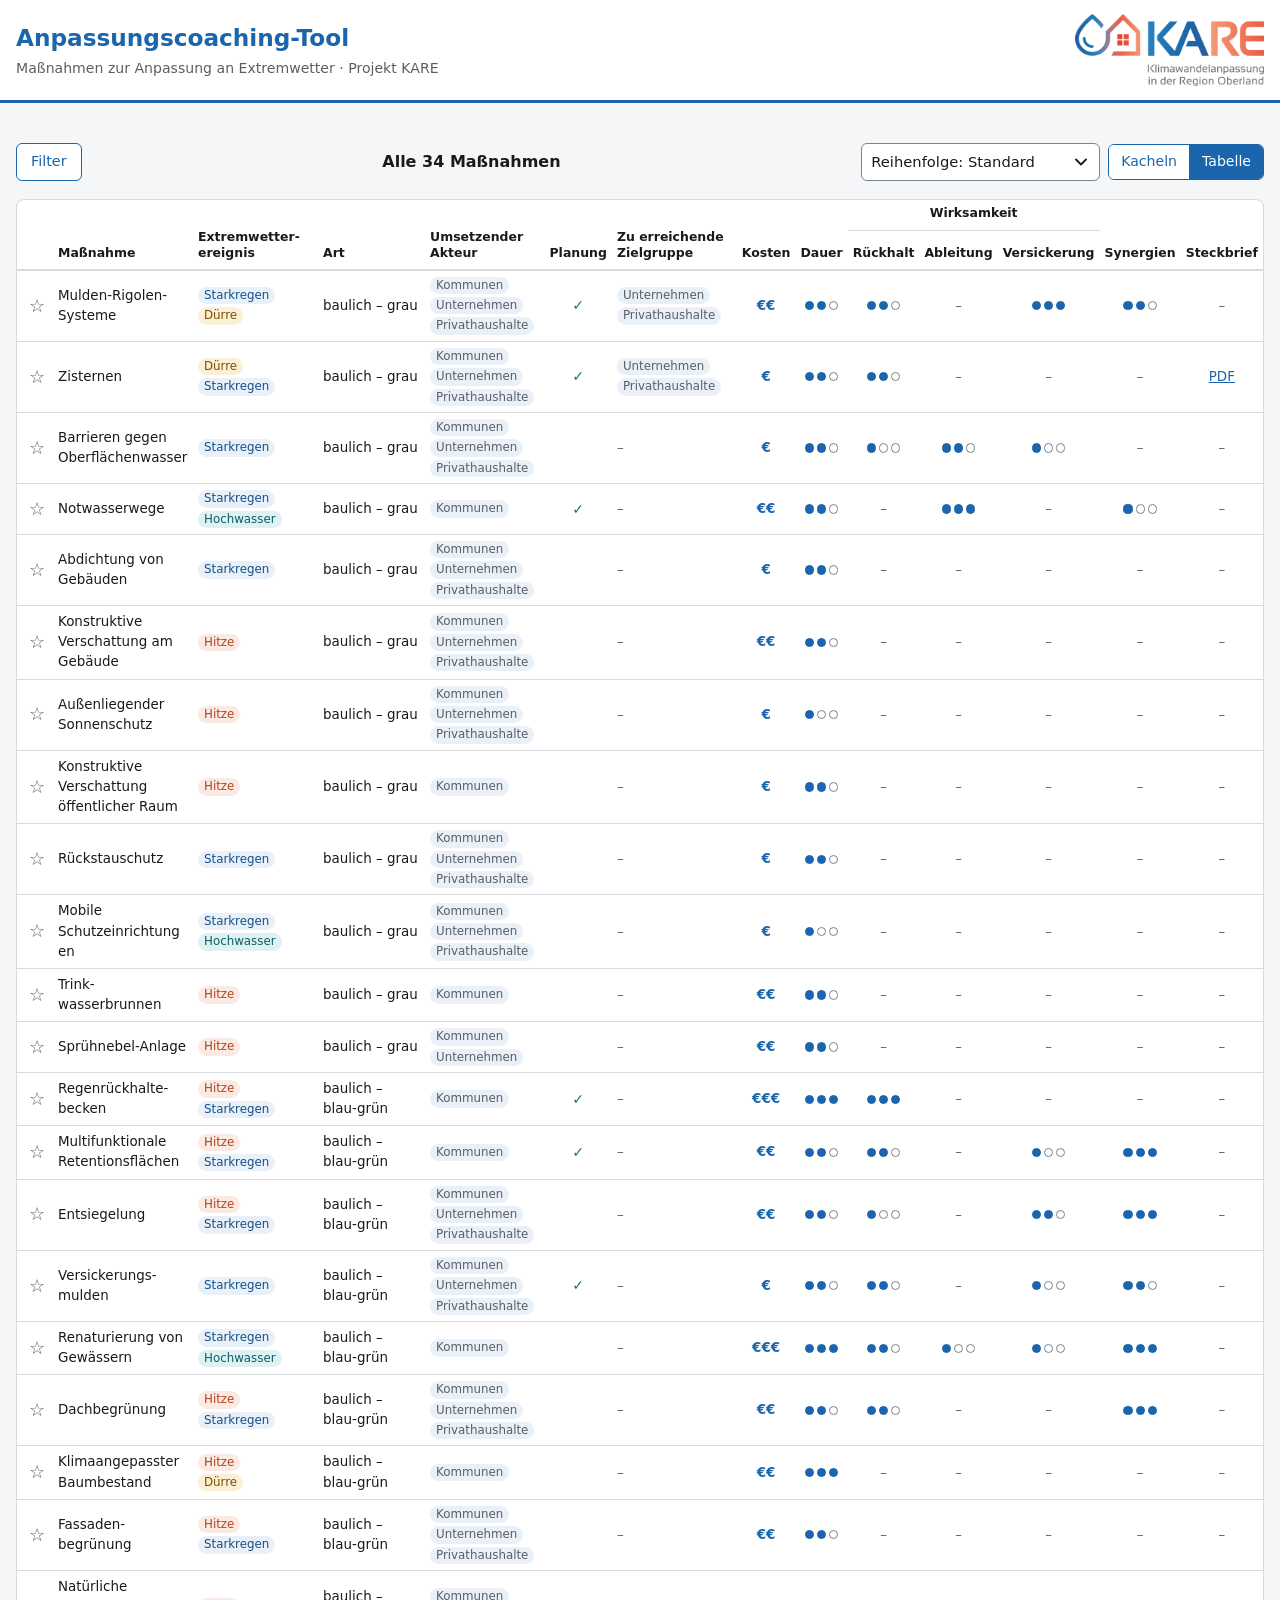
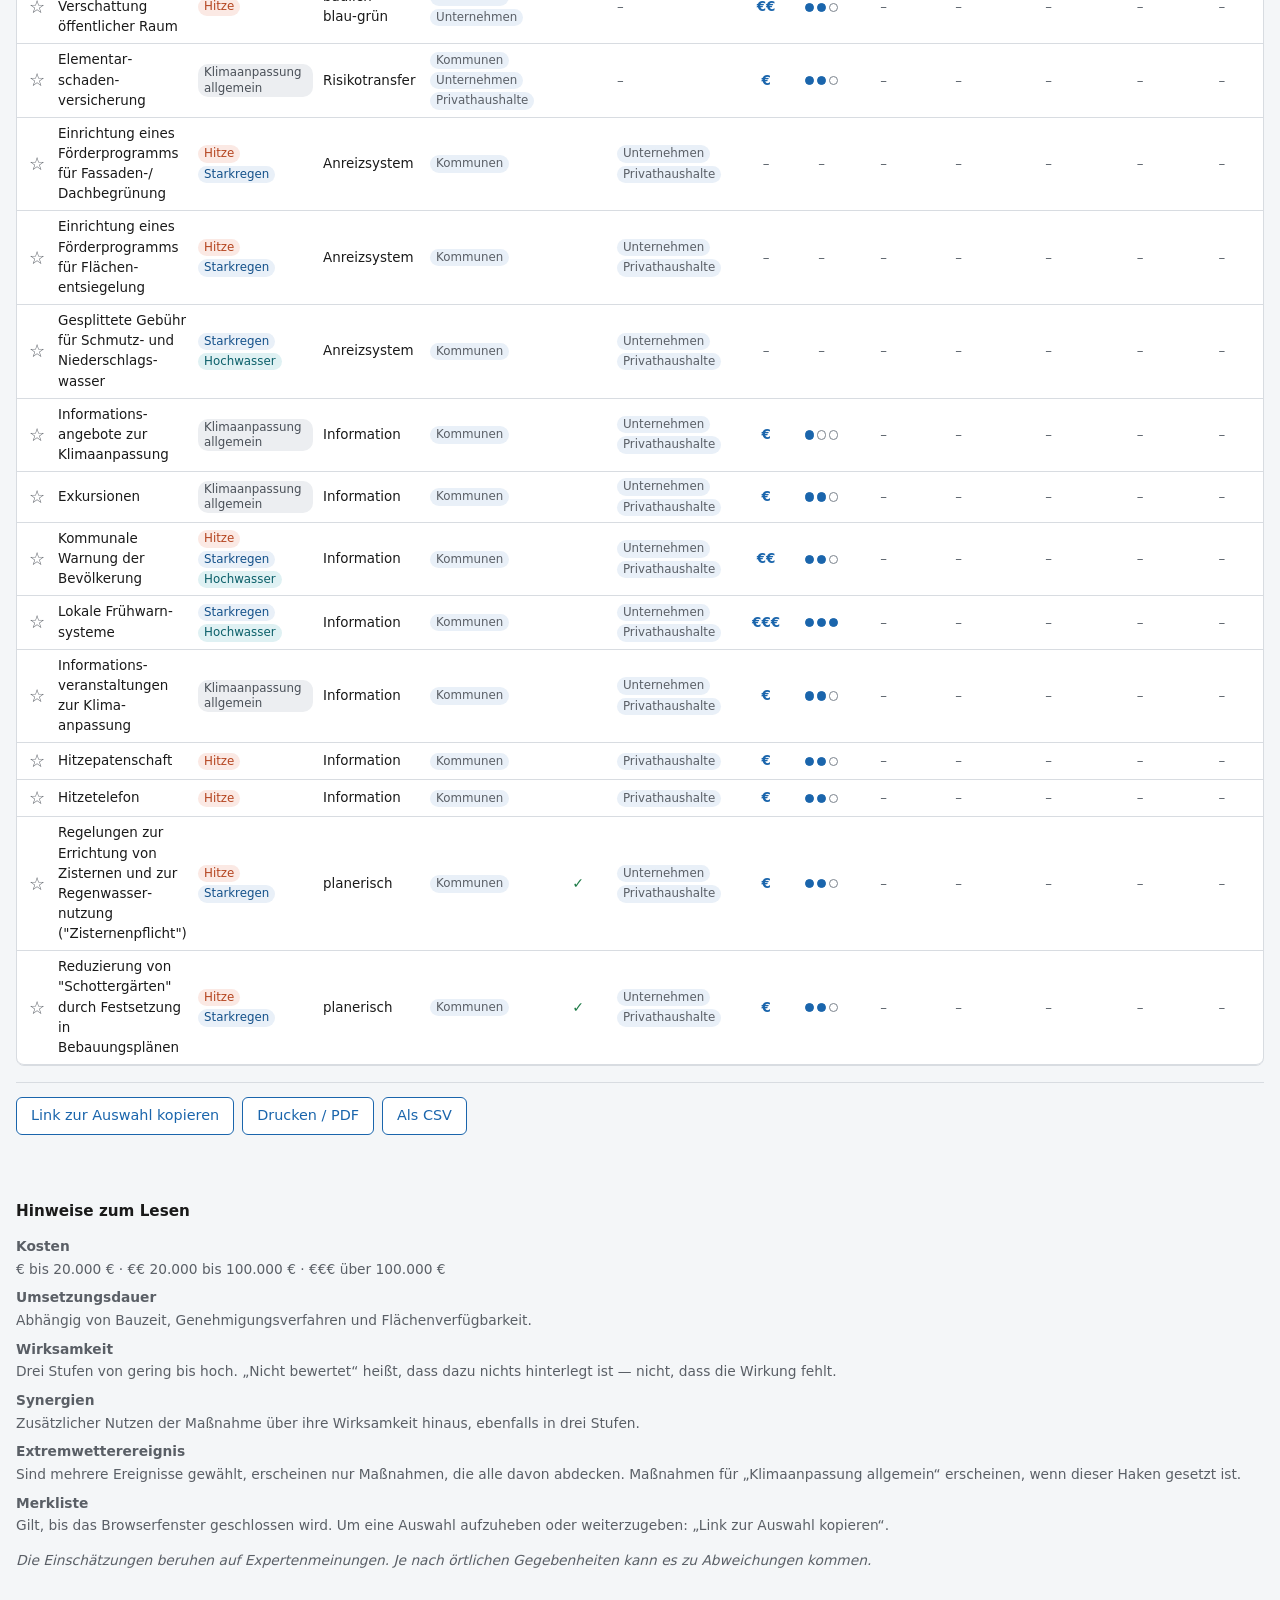
==== commit 4c7f3304: "Nuller entfernt Stand aus massnahmendatenbank 8dd8b47" ====
--- a/index.html
+++ b/index.html
@@ -8,7 +8,7 @@
 <!-- Sofort, vor dem ersten Zeichnen: Mit JavaScript bleibt die vorab
      geschriebene Massnahmenliste (fuer Crawler ohne JavaScript) unsichtbar. -->
 <script>document.documentElement.classList.add('mit-js');</script>
-<link rel="stylesheet" href="seite/stil.css?v=f4e0881">
+<link rel="stylesheet" href="seite/stil.css?v=8dd8b47">
 <!-- Bildzeichen aus dem KARE-Logo (Tropfen und Haus, ohne Schrift), damit es
      auch im Browser-Tab erkennbar bleibt. -->
 <link rel="icon" type="image/png" sizes="32x32" href="seite/bilder/favicon-32.png">
@@ -240,8 +240,8 @@
       <th scope="col">Synergien</th><th scope="col">Steckbrief</th></tr></thead>
     <tbody>
       <tr><th scope="row">Mulden-Rigolen-Systeme</th><td>Starkregen &amp; Dürre</td><td>baulich – grau</td><td>Kommunen, Unternehmen, Privathaushalte</td><td>ja</td><td>Unternehmen, Privathaushalte</td><td>20.000 bis 100.000 €</td><td>mittel</td><td>Rückhalt mittel, Versickerung hoch</td><td>mittel</td><td>–</td></tr>
-      <tr><th scope="row">Zisternen</th><td>Dürre &amp; Starkregen</td><td>baulich – grau</td><td>Kommunen, Unternehmen, Privathaushalte</td><td>ja</td><td>Unternehmen, Privathaushalte</td><td>bis 20.000 €</td><td>mittel</td><td>Rückhalt mittel</td><td>keine</td><td><a href="https://klimaanpassung-oberland.github.io/massnahmentool/steckbriefe/Steckbrief_Zisternen.pdf">Steckbrief (PDF)</a></td></tr>
-      <tr><th scope="row">Barrieren gegen Oberflächenwasser</th><td>Starkregen</td><td>baulich – grau</td><td>Kommunen, Unternehmen, Privathaushalte</td><td>nein</td><td>nicht angegeben</td><td>bis 20.000 €</td><td>mittel</td><td>Rückhalt gering, Ableitung mittel, Versickerung gering</td><td>keine</td><td>–</td></tr>
+      <tr><th scope="row">Zisternen</th><td>Dürre &amp; Starkregen</td><td>baulich – grau</td><td>Kommunen, Unternehmen, Privathaushalte</td><td>ja</td><td>Unternehmen, Privathaushalte</td><td>bis 20.000 €</td><td>mittel</td><td>Rückhalt mittel</td><td>nicht bewertet</td><td><a href="https://klimaanpassung-oberland.github.io/massnahmentool/steckbriefe/Steckbrief_Zisternen.pdf">Steckbrief (PDF)</a></td></tr>
+      <tr><th scope="row">Barrieren gegen Oberflächenwasser</th><td>Starkregen</td><td>baulich – grau</td><td>Kommunen, Unternehmen, Privathaushalte</td><td>nein</td><td>nicht angegeben</td><td>bis 20.000 €</td><td>mittel</td><td>Rückhalt gering, Ableitung mittel, Versickerung gering</td><td>nicht bewertet</td><td>–</td></tr>
       <tr><th scope="row">Notwasserwege</th><td>Starkregen &amp; Hochwasser</td><td>baulich – grau</td><td>Kommunen</td><td>ja</td><td>nicht angegeben</td><td>20.000 bis 100.000 €</td><td>mittel</td><td>Ableitung hoch</td><td>gering</td><td>–</td></tr>
       <tr><th scope="row">Abdichtung von Gebäuden</th><td>Starkregen</td><td>baulich – grau</td><td>Kommunen, Unternehmen, Privathaushalte</td><td>nein</td><td>nicht angegeben</td><td>bis 20.000 €</td><td>mittel</td><td>nicht bewertet</td><td>nicht bewertet</td><td>–</td></tr>
       <tr><th scope="row">Konstruktive Verschattung am Gebäude</th><td>Hitze</td><td>baulich – grau</td><td>Kommunen, Unternehmen, Privathaushalte</td><td>nein</td><td>nicht angegeben</td><td>20.000 bis 100.000 €</td><td>mittel</td><td>nicht bewertet</td><td>nicht bewertet</td><td>–</td></tr>
@@ -251,7 +251,7 @@
       <tr><th scope="row">Mobile Schutzeinrichtungen</th><td>Starkregen &amp; Hochwasser</td><td>baulich – grau</td><td>Kommunen, Unternehmen, Privathaushalte</td><td>nein</td><td>nicht angegeben</td><td>bis 20.000 €</td><td>kurz</td><td>nicht bewertet</td><td>nicht bewertet</td><td>–</td></tr>
       <tr><th scope="row">Trinkwasserbrunnen</th><td>Hitze</td><td>baulich – grau</td><td>Kommunen</td><td>nein</td><td>nicht angegeben</td><td>20.000 bis 100.000 €</td><td>mittel</td><td>nicht bewertet</td><td>nicht bewertet</td><td>–</td></tr>
       <tr><th scope="row">Sprühnebel-Anlage</th><td>Hitze</td><td>baulich – grau</td><td>Kommunen, Unternehmen</td><td>nein</td><td>nicht angegeben</td><td>20.000 bis 100.000 €</td><td>mittel</td><td>nicht bewertet</td><td>nicht bewertet</td><td>–</td></tr>
-      <tr><th scope="row">Regenrückhaltebecken</th><td>Hitze &amp; Starkregen</td><td>baulich – blau-grün</td><td>Kommunen</td><td>ja</td><td>nicht angegeben</td><td>über 100.000 €</td><td>lang</td><td>Rückhalt hoch</td><td>keine</td><td>–</td></tr>
+      <tr><th scope="row">Regenrückhaltebecken</th><td>Hitze &amp; Starkregen</td><td>baulich – blau-grün</td><td>Kommunen</td><td>ja</td><td>nicht angegeben</td><td>über 100.000 €</td><td>lang</td><td>Rückhalt hoch</td><td>nicht bewertet</td><td>–</td></tr>
       <tr><th scope="row">Multifunktionale Retentionsflächen</th><td>Hitze &amp; Starkregen</td><td>baulich – blau-grün</td><td>Kommunen</td><td>ja</td><td>nicht angegeben</td><td>20.000 bis 100.000 €</td><td>mittel</td><td>Rückhalt mittel, Versickerung gering</td><td>hoch</td><td>–</td></tr>
       <tr><th scope="row">Entsiegelung</th><td>Hitze &amp; Starkregen</td><td>baulich – blau-grün</td><td>Kommunen, Unternehmen, Privathaushalte</td><td>nein</td><td>nicht angegeben</td><td>20.000 bis 100.000 €</td><td>mittel</td><td>Rückhalt gering, Versickerung mittel</td><td>hoch</td><td>–</td></tr>
       <tr><th scope="row">Versickerungsmulden</th><td>Starkregen</td><td>baulich – blau-grün</td><td>Kommunen, Unternehmen, Privathaushalte</td><td>ja</td><td>nicht angegeben</td><td>bis 20.000 €</td><td>mittel</td><td>Rückhalt mittel, Versickerung gering</td><td>mittel</td><td>–</td></tr>
@@ -304,7 +304,7 @@
      örtlichen Gegebenheiten kann es zu Abweichungen kommen.</p>
 </footer>
 
-<script src="seite/csv.js?v=f4e0881"></script>
-<script src="seite/app.js?v=f4e0881"></script>
+<script src="seite/csv.js?v=8dd8b47"></script>
+<script src="seite/app.js?v=8dd8b47"></script>
 </body>
 </html>
